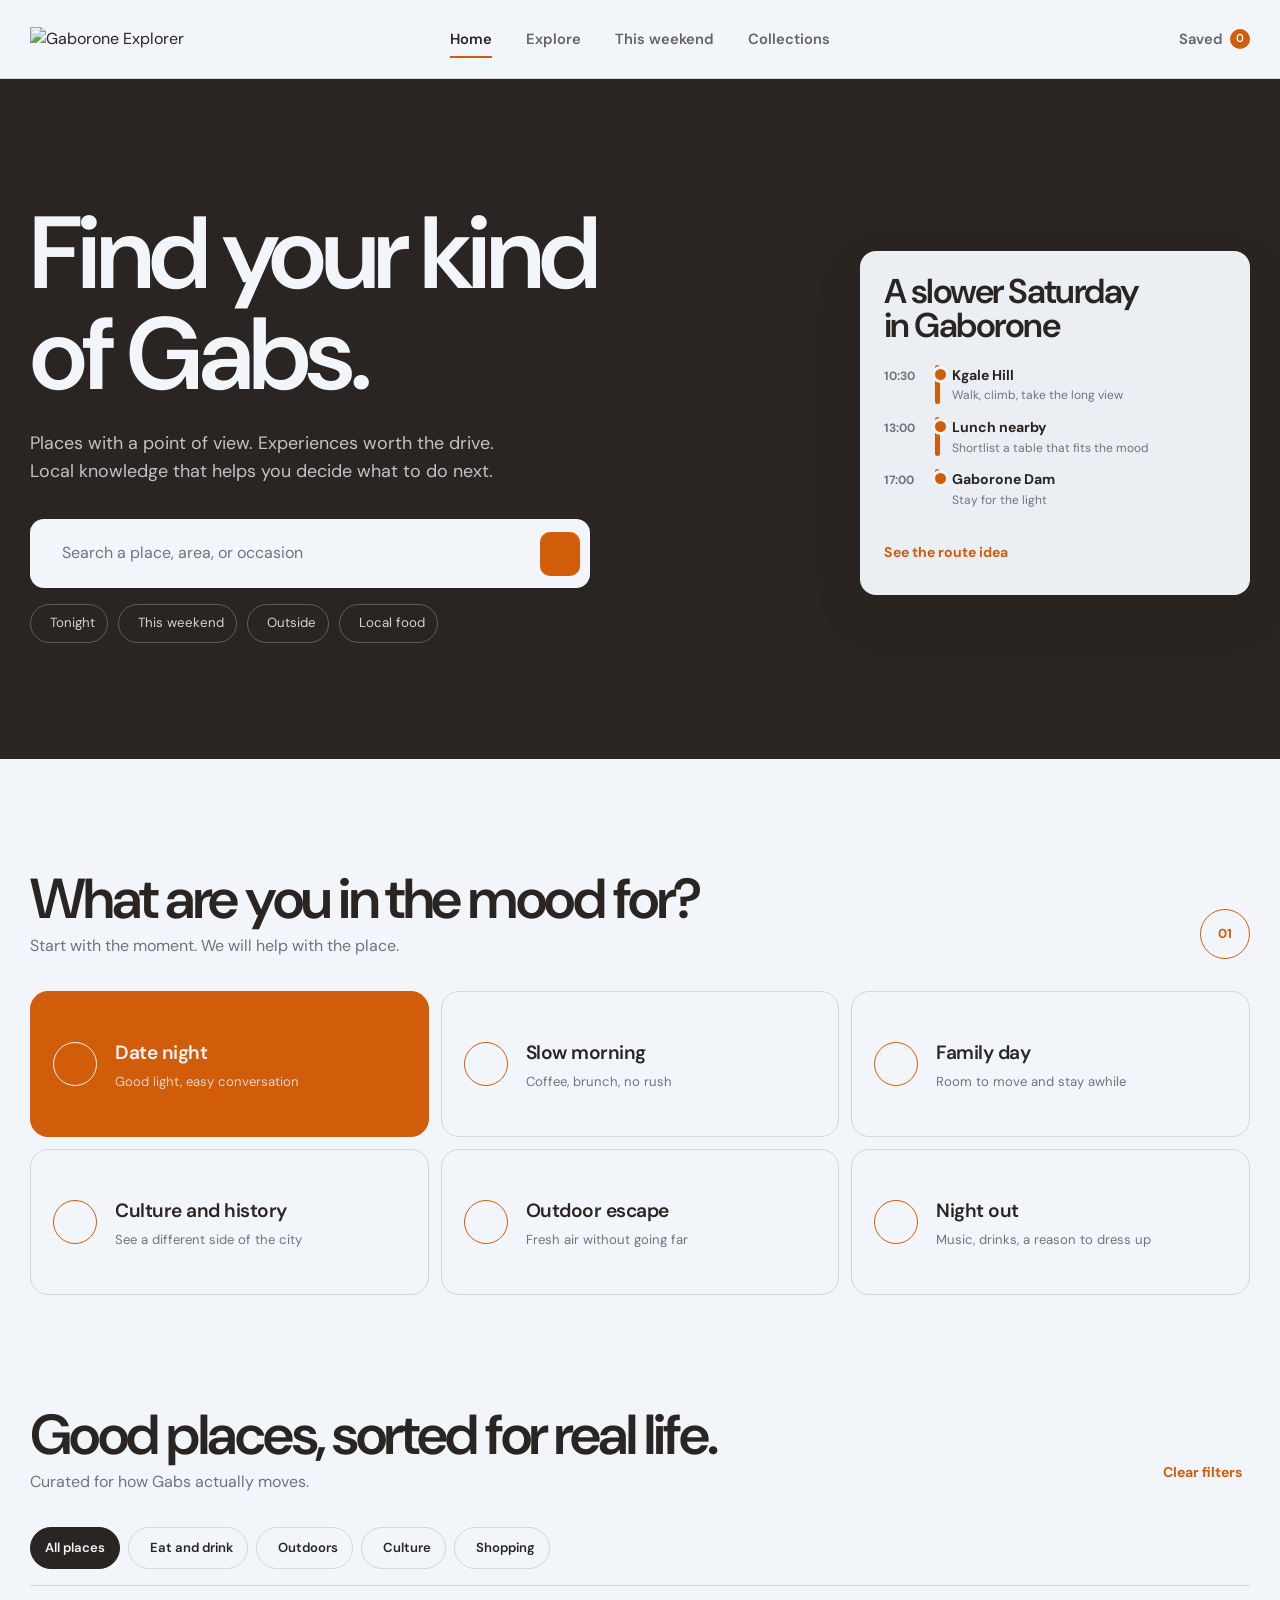
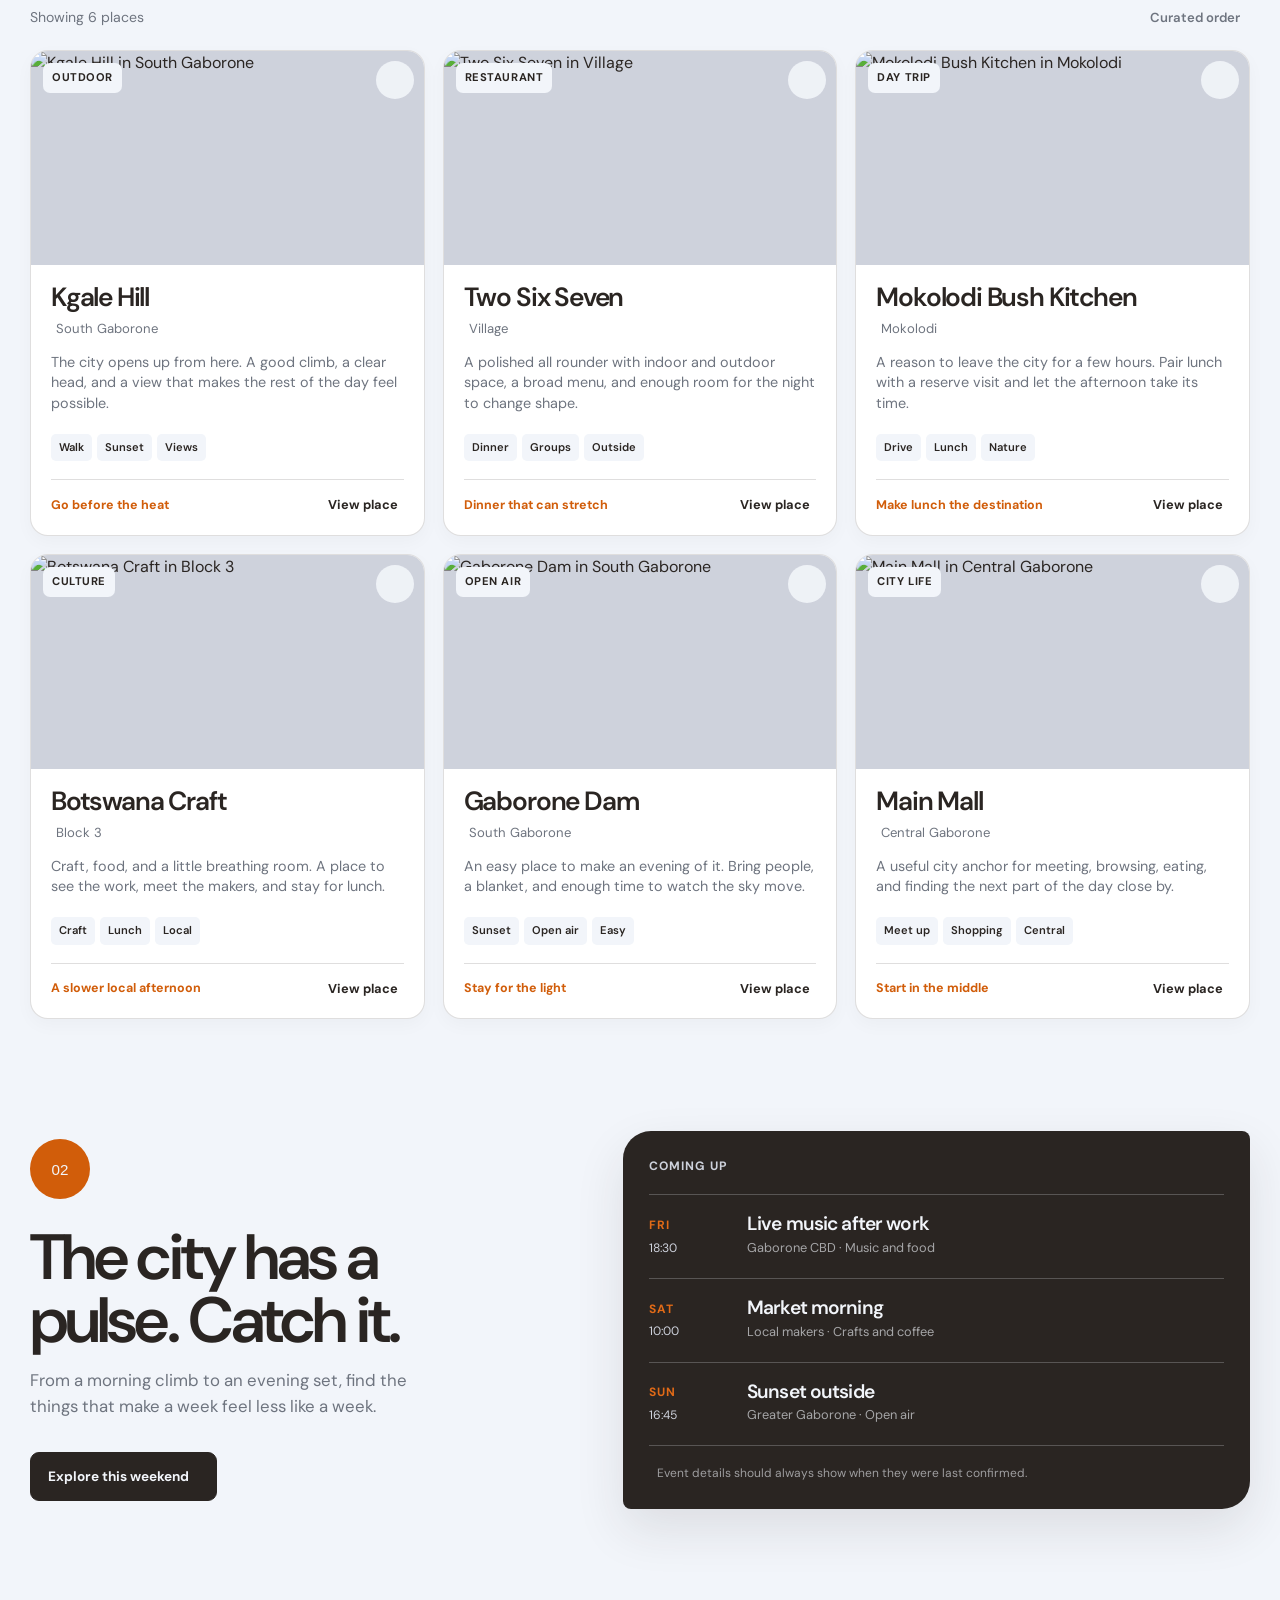
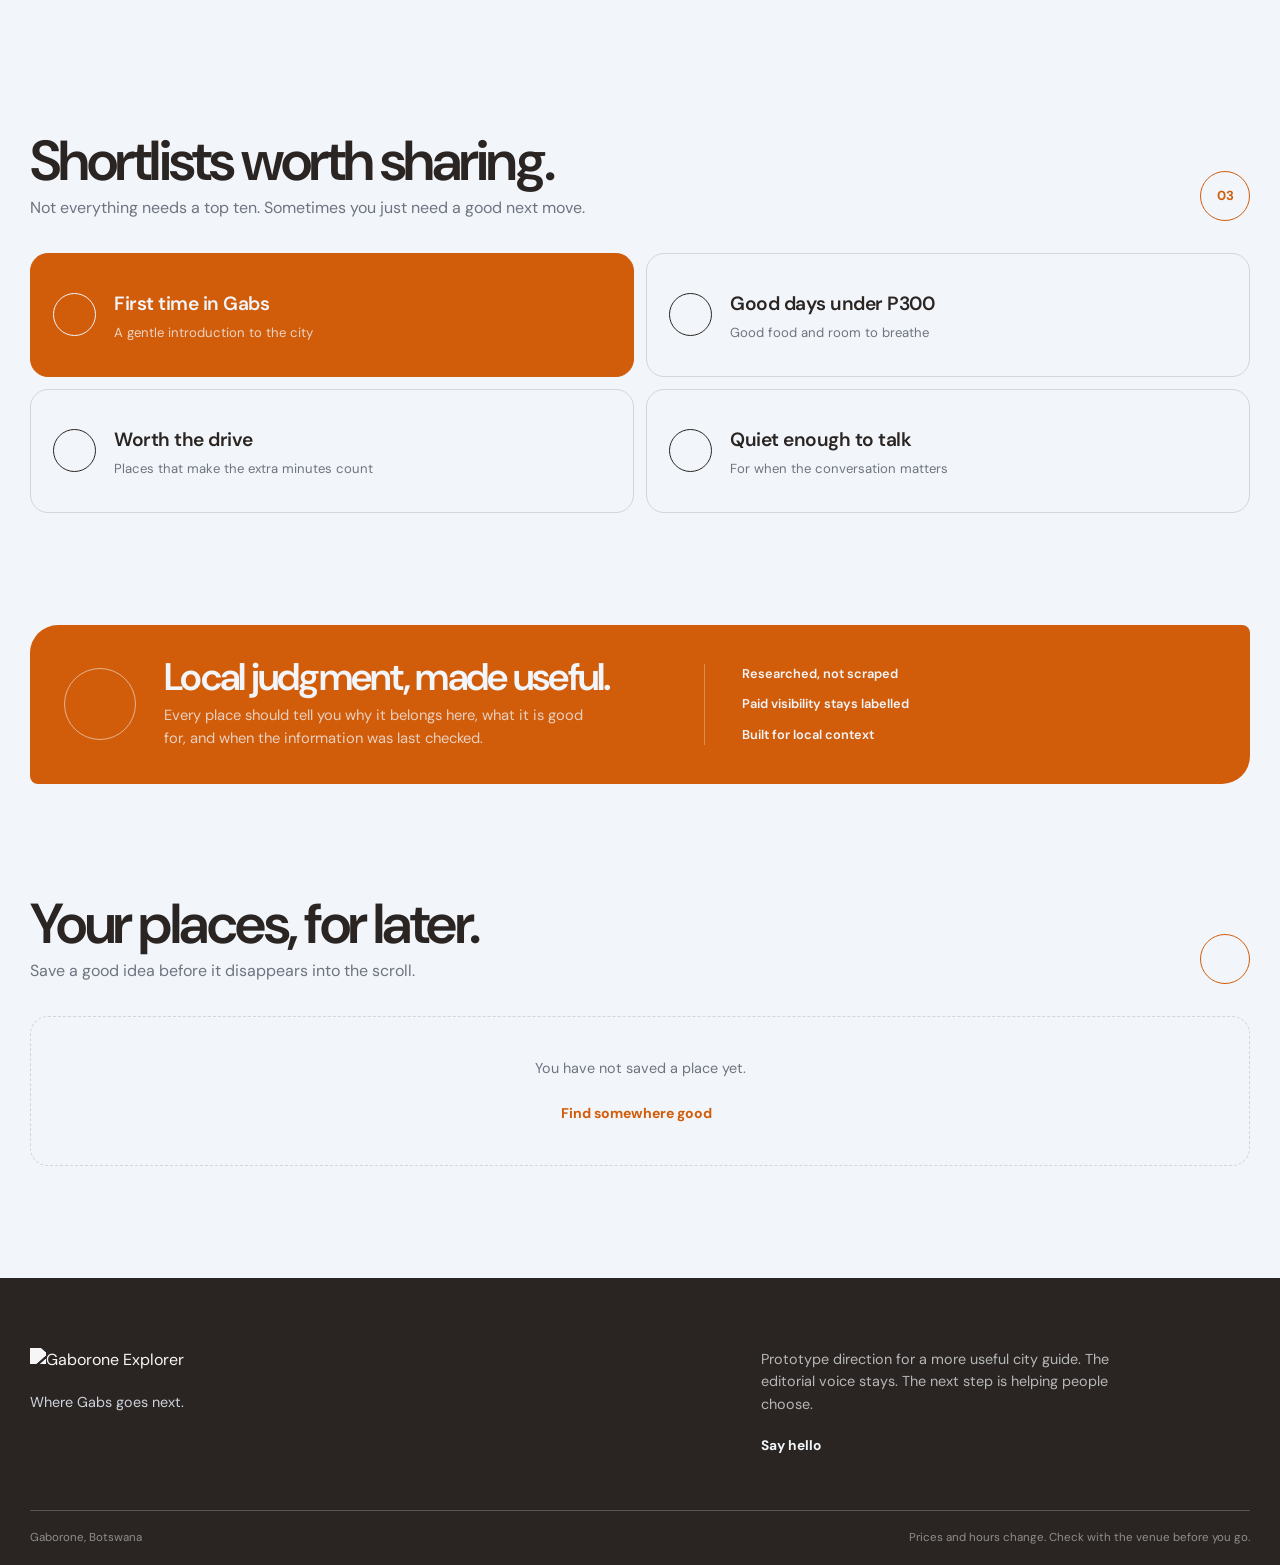
==== index.html @ 09bdb198 "Build product-led Gaborone Explorer prototype" ====
<!doctype html>
<html lang="en">
  <head>
    <meta charset="UTF-8" />
    <meta name="viewport" content="width=device-width, initial-scale=1" />
    <meta name="description" content="A prototype discovery layer for finding places, experiences, and events across Greater Gaborone." />
    <meta name="theme-color" content="#2a2522" />
    <title>Gaborone Explorer | Find your kind of Gabs</title>
    <link rel="preconnect" href="https://fonts.googleapis.com" />
    <link rel="preconnect" href="https://fonts.gstatic.com" crossorigin />
    <link rel="preconnect" href="https://file.squarespace-cdn.com" crossorigin />
    <link href="https://fonts.googleapis.com/css2?family=DM+Sans:wght@400;500;600;700&display=swap" rel="stylesheet" />
    <link rel="stylesheet" href="https://unpkg.com/@phosphor-icons/web@2.1.1/src/regular/style.css" />
    <link rel="stylesheet" href="styles.css" />
  </head>
  <body>
    <a class="skip-link" href="#main-content">Skip to content</a>

    <header class="site-header">
      <div class="container header-inner">
        <a class="brand" href="#top" aria-label="Gaborone Explorer home">
          <img class="brand-logo" src="https://images.squarespace-cdn.com/content/v1/69b45542bd0c603556c11416/c915f95e-9434-4627-9876-d0a8420d283a/GABORONE+EXPLORER+NEW.png?format=500w" alt="Gaborone Explorer" />
        </a>

        <nav class="primary-nav" aria-label="Primary navigation">
          <a class="nav-link is-active" href="#top">Home</a>
          <a class="nav-link" href="explore.html">Explore</a>
          <a class="nav-link" href="#weekend">This weekend</a>
          <a class="nav-link" href="#collections">Collections</a>
        </nav>

        <div class="header-actions">
          <a class="saved-link" href="#saved" aria-label="Saved places">
            <i class="ph ph-bookmark-simple" aria-hidden="true"></i>
            <span>Saved</span>
            <span class="saved-count" id="saved-count" hidden>0</span>
          </a>
          <button class="menu-toggle" type="button" aria-expanded="false" aria-controls="mobile-nav" aria-label="Open menu">
            <i class="ph ph-list" aria-hidden="true"></i>
          </button>
        </div>
      </div>

      <nav class="mobile-nav container" id="mobile-nav" aria-label="Mobile navigation" hidden>
        <button class="mobile-nav-close" type="button" aria-label="Close menu"><i class="ph ph-x" aria-hidden="true"></i></button>
        <a href="#top">Home</a>
        <a href="explore.html">Explore</a>
        <a href="#weekend">This weekend</a>
        <a href="#collections">Collections</a>
        <a href="#saved">Saved places</a>
      </nav>
    </header>

    <main id="main-content">
      <section class="hero" id="top" aria-labelledby="hero-title">
        <div class="hero-inner container">
          <div class="hero-copy">
            <h1 id="hero-title">Find your kind of Gabs.</h1>
            <p class="hero-description">Places with a point of view. Experiences worth the drive. Local knowledge that helps you decide what to do next.</p>

            <form class="hero-search" id="hero-search" role="search">
              <i class="ph ph-magnifying-glass" aria-hidden="true"></i>
              <label class="sr-only" for="hero-query">Search places, areas, or occasions</label>
              <input id="hero-query" name="query" type="search" placeholder="Search a place, area, or occasion" autocomplete="off" />
              <button class="icon-button icon-button-light" type="submit" aria-label="Search">
                <i class="ph ph-arrow-up-right" aria-hidden="true"></i>
              </button>
            </form>

            <div class="quick-actions" aria-label="Quick searches">
              <button class="quick-action" type="button" data-intent="Tonight"><i class="ph ph-moon-stars" aria-hidden="true"></i> Tonight</button>
              <button class="quick-action" type="button" data-intent="Weekend"><i class="ph ph-calendar-blank" aria-hidden="true"></i> This weekend</button>
              <button class="quick-action" type="button" data-intent="Outdoors"><i class="ph ph-sun" aria-hidden="true"></i> Outside</button>
              <button class="quick-action" type="button" data-intent="Local food"><i class="ph ph-fork-knife" aria-hidden="true"></i> Local food</button>
            </div>
          </div>

          <div class="hero-stage" aria-label="A sample Gaborone day">
            <div class="hero-route-card">
              <h2>A slower Saturday in Gaborone</h2>
              <div class="route-list">
                <div class="route-stop">
                  <span class="route-time">10:30</span>
                  <span class="route-line"></span>
                  <span><strong>Kgale Hill</strong><small>Walk, climb, take the long view</small></span>
                </div>
                <div class="route-stop">
                  <span class="route-time">13:00</span>
                  <span class="route-line"></span>
                  <span><strong>Lunch nearby</strong><small>Shortlist a table that fits the mood</small></span>
                </div>
                <div class="route-stop">
                  <span class="route-time">17:00</span>
                  <span class="route-line"></span>
                  <span><strong>Gaborone Dam</strong><small>Stay for the light</small></span>
                </div>
              </div>
              <button class="text-button" type="button" data-scroll="#collections">See the route idea <i class="ph ph-arrow-right" aria-hidden="true"></i></button>
            </div>
          </div>
        </div>
      </section>

      <section class="mood-section container section-space" aria-labelledby="mood-title">
        <div class="section-heading">
          <div>
            <h2 id="mood-title">What are you in the mood for?</h2>
            <p>Start with the moment. We will help with the place.</p>
          </div>
          <span class="section-mark" aria-hidden="true">01</span>
        </div>

        <div class="mood-grid">
          <button class="mood-card mood-card-red" type="button" data-intent="Date night">
            <i class="ph ph-heart-straight" aria-hidden="true"></i>
            <span><strong>Date night</strong><small>Good light, easy conversation</small></span>
            <i class="ph ph-arrow-up-right mood-arrow" aria-hidden="true"></i>
          </button>
          <button class="mood-card" type="button" data-intent="Slow morning">
            <i class="ph ph-coffee" aria-hidden="true"></i>
            <span><strong>Slow morning</strong><small>Coffee, brunch, no rush</small></span>
            <i class="ph ph-arrow-up-right mood-arrow" aria-hidden="true"></i>
          </button>
          <button class="mood-card" type="button" data-intent="Family day">
            <i class="ph ph-users-three" aria-hidden="true"></i>
            <span><strong>Family day</strong><small>Room to move and stay awhile</small></span>
            <i class="ph ph-arrow-up-right mood-arrow" aria-hidden="true"></i>
          </button>
          <button class="mood-card" type="button" data-intent="Culture">
            <i class="ph ph-mask-happy" aria-hidden="true"></i>
            <span><strong>Culture and history</strong><small>See a different side of the city</small></span>
            <i class="ph ph-arrow-up-right mood-arrow" aria-hidden="true"></i>
          </button>
          <button class="mood-card" type="button" data-intent="Outdoor escape">
            <i class="ph ph-mountains" aria-hidden="true"></i>
            <span><strong>Outdoor escape</strong><small>Fresh air without going far</small></span>
            <i class="ph ph-arrow-up-right mood-arrow" aria-hidden="true"></i>
          </button>
          <button class="mood-card" type="button" data-intent="Night out">
            <i class="ph ph-speaker-high" aria-hidden="true"></i>
            <span><strong>Night out</strong><small>Music, drinks, a reason to dress up</small></span>
            <i class="ph ph-arrow-up-right mood-arrow" aria-hidden="true"></i>
          </button>
        </div>
      </section>

      <section class="explore-section container section-space" id="explore" aria-labelledby="explore-title">
        <div class="section-heading section-heading-tight">
          <div>
            <h2 id="explore-title">Good places, sorted for real life.</h2>
            <p>Curated for how Gabs actually moves.</p>
          </div>
          <button class="text-button" type="button" data-clear-filters hidden>Clear filters <i class="ph ph-x" aria-hidden="true"></i></button>
        </div>

        <div class="filter-bar" role="toolbar" aria-label="Filter places">
          <button class="filter-button is-active" type="button" data-filter="all">All places</button>
          <button class="filter-button" type="button" data-filter="Eat and drink"><i class="ph ph-fork-knife" aria-hidden="true"></i> Eat and drink</button>
          <button class="filter-button" type="button" data-filter="Outdoors"><i class="ph ph-leaf" aria-hidden="true"></i> Outdoors</button>
          <button class="filter-button" type="button" data-filter="Culture"><i class="ph ph-buildings" aria-hidden="true"></i> Culture</button>
          <button class="filter-button" type="button" data-filter="Shopping"><i class="ph ph-shopping-bag-open" aria-hidden="true"></i> Shopping</button>
        </div>

        <div class="results-meta">
          <p id="results-summary" aria-live="polite">Showing 6 places</p>
          <button class="sort-button" type="button" id="sort-button" aria-pressed="false"><i class="ph ph-arrows-down-up" aria-hidden="true"></i> Curated order</button>
        </div>

        <div class="place-grid" id="place-grid"></div>
      </section>

      <section class="split-section container section-space" id="weekend" aria-labelledby="weekend-title">
        <div class="split-copy">
          <span class="number-block" aria-hidden="true">02</span>
          <h2 id="weekend-title">The city has a pulse. Catch it.</h2>
          <p>From a morning climb to an evening set, find the things that make a week feel less like a week.</p>
          <button class="primary-button" type="button" data-toast="The live calendar is part of the next layer.">Explore this weekend <i class="ph ph-arrow-up-right" aria-hidden="true"></i></button>
        </div>
        <div class="event-board" aria-label="Sample event listings">
          <div class="event-board-header"><span>Coming up</span><i class="ph ph-calendar-blank" aria-hidden="true"></i></div>
          <article class="event-row">
            <div class="event-date"><strong>FRI</strong><span>18:30</span></div>
            <div class="event-info"><h3>Live music after work</h3><p>Gaborone CBD · Music and food</p></div>
            <i class="ph ph-arrow-up-right" aria-hidden="true"></i>
          </article>
          <article class="event-row">
            <div class="event-date"><strong>SAT</strong><span>10:00</span></div>
            <div class="event-info"><h3>Market morning</h3><p>Local makers · Crafts and coffee</p></div>
            <i class="ph ph-arrow-up-right" aria-hidden="true"></i>
          </article>
          <article class="event-row">
            <div class="event-date"><strong>SUN</strong><span>16:45</span></div>
            <div class="event-info"><h3>Sunset outside</h3><p>Greater Gaborone · Open air</p></div>
            <i class="ph ph-arrow-up-right" aria-hidden="true"></i>
          </article>
          <p class="event-note"><i class="ph ph-info" aria-hidden="true"></i> Event details should always show when they were last confirmed.</p>
        </div>
      </section>

      <section class="collections-section container section-space" id="collections" aria-labelledby="collections-title">
        <div class="section-heading">
          <div>
            <h2 id="collections-title">Shortlists worth sharing.</h2>
            <p>Not everything needs a top ten. Sometimes you just need a good next move.</p>
          </div>
          <span class="section-mark" aria-hidden="true">03</span>
        </div>

        <div class="collection-grid">
          <button class="collection-card collection-card-red" type="button" data-intent="First time in Gabs">
            <span class="collection-icon"><i class="ph ph-compass" aria-hidden="true"></i></span>
            <span><strong>First time in Gabs</strong><small>A gentle introduction to the city</small></span>
            <i class="ph ph-arrow-up-right" aria-hidden="true"></i>
          </button>
          <button class="collection-card" type="button" data-intent="Under P300">
            <span class="collection-icon"><i class="ph ph-wallet" aria-hidden="true"></i></span>
            <span><strong>Good days under P300</strong><small>Good food and room to breathe</small></span>
            <i class="ph ph-arrow-up-right" aria-hidden="true"></i>
          </button>
          <button class="collection-card" type="button" data-intent="Worth the drive">
            <span class="collection-icon"><i class="ph ph-car" aria-hidden="true"></i></span>
            <span><strong>Worth the drive</strong><small>Places that make the extra minutes count</small></span>
            <i class="ph ph-arrow-up-right" aria-hidden="true"></i>
          </button>
          <button class="collection-card" type="button" data-intent="Quiet places">
            <span class="collection-icon"><i class="ph ph-chat-circle" aria-hidden="true"></i></span>
            <span><strong>Quiet enough to talk</strong><small>For when the conversation matters</small></span>
            <i class="ph ph-arrow-up-right" aria-hidden="true"></i>
          </button>
        </div>
      </section>

      <section class="trust-section container section-space" aria-labelledby="trust-title">
        <div class="trust-panel">
          <div class="trust-symbol"><i class="ph ph-seal-check" aria-hidden="true"></i></div>
          <div>
            <h2 id="trust-title">Local judgment, made useful.</h2>
            <p>Every place should tell you why it belongs here, what it is good for, and when the information was last checked.</p>
          </div>
          <div class="trust-points">
            <span><i class="ph ph-check-circle" aria-hidden="true"></i> Researched, not scraped</span>
            <span><i class="ph ph-check-circle" aria-hidden="true"></i> Paid visibility stays labelled</span>
            <span><i class="ph ph-check-circle" aria-hidden="true"></i> Built for local context</span>
          </div>
        </div>
      </section>

      <section class="saved-section container section-space" id="saved" aria-labelledby="saved-title">
        <div class="section-heading">
          <div>
            <h2 id="saved-title">Your places, for later.</h2>
            <p>Save a good idea before it disappears into the scroll.</p>
          </div>
          <span class="section-mark" aria-hidden="true"><i class="ph ph-bookmark-simple" aria-hidden="true"></i></span>
        </div>
        <div class="saved-empty" id="saved-empty">
          <i class="ph ph-bookmark-simple" aria-hidden="true"></i>
          <p>You have not saved a place yet.</p>
          <button class="text-button" type="button" data-scroll="#explore">Find somewhere good <i class="ph ph-arrow-right" aria-hidden="true"></i></button>
        </div>
        <div class="place-grid saved-grid" id="saved-grid" hidden></div>
      </section>
    </main>

    <footer class="site-footer">
      <div class="container footer-top">
        <div class="footer-brand">
          <img class="brand-logo brand-logo-footer" src="https://images.squarespace-cdn.com/content/v1/69b45542bd0c603556c11416/c915f95e-9434-4627-9876-d0a8420d283a/GABORONE+EXPLORER+NEW.png?format=500w" alt="Gaborone Explorer" />
          <p>Where Gabs goes next.</p>
        </div>
        <div class="footer-note">
          <p>Prototype direction for a more useful city guide. The editorial voice stays. The next step is helping people choose.</p>
          <a href="mailto:hello@gaboroneexplorer.com">Say hello <i class="ph ph-arrow-up-right" aria-hidden="true"></i></a>
        </div>
      </div>
      <div class="container footer-bottom">
        <span>Gaborone, Botswana</span>
        <span>Prices and hours change. Check with the venue before you go.</span>
      </div>
    </footer>

    <div class="toast" id="toast" role="status"></div>
    <script src="data.js"></script>
    <script src="app.js"></script>
  </body>
</html>
---- styles.css ----
@font-face {
  font-family: "Cal Sans";
  src: url("https://file.squarespace-cdn.com/content/v2/namespaces/fonts/libraries/sqsp/assets/fec19bde-dde2-4957-93a3-0e8d9b8688bf/latin.woff2") format("woff2");
  font-weight: 600;
  font-style: normal;
  font-display: swap;
}

:root {
  --ink: #2a2522;
  --red: #d15d0a;
  --red-bright: #e16a17;
  --mist: #ced2dc;
  --paper: #f2f5fa;
  --white: #ffffff;
  --muted: #6e747f;
  --line: rgba(42, 37, 34, 0.15);
  --line-light: rgba(242, 245, 250, 0.23);
  --shadow: 0 20px 50px rgba(42, 37, 34, 0.11);
  --radius-sm: 10px;
  --radius-md: 18px;
  --radius-lg: 28px;
  --container: 1220px;
}

* {
  box-sizing: border-box;
}

html {
  scroll-behavior: smooth;
}

body {
  min-width: 320px;
  margin: 0;
  color: var(--ink);
  background: var(--paper);
  font-family: "DM Sans", sans-serif;
  font-size: 16px;
  line-height: 1.55;
  text-rendering: optimizeLegibility;
}

button,
input {
  font: inherit;
}

button,
a {
  -webkit-tap-highlight-color: transparent;
}

button {
  cursor: pointer;
}

a {
  color: inherit;
  text-decoration: none;
}

img {
  display: block;
  max-width: 100%;
}

h1,
h2,
h3,
p {
  margin-top: 0;
}

h1,
h2,
h3 {
  font-family: "Cal Sans", "DM Sans", sans-serif;
  font-weight: 600;
  letter-spacing: -0.045em;
  line-height: 0.98;
}

h1 {
  max-width: 740px;
  margin-bottom: 26px;
  color: var(--paper);
  font-size: clamp(3.6rem, 8vw, 7.5rem);
}

h2 {
  margin-bottom: 14px;
  font-size: clamp(2.25rem, 4.4vw, 4.2rem);
}

h3 {
  margin-bottom: 8px;
  font-size: 1.45rem;
}

.container {
  width: min(calc(100% - 48px), var(--container));
  margin-inline: auto;
}

.sr-only {
  position: absolute;
  width: 1px;
  height: 1px;
  padding: 0;
  margin: -1px;
  overflow: hidden;
  clip: rect(0, 0, 0, 0);
  white-space: nowrap;
  border: 0;
}

.skip-link {
  position: fixed;
  z-index: 100;
  top: 12px;
  left: 12px;
  padding: 10px 14px;
  color: var(--paper);
  background: var(--ink);
  transform: translateY(-150%);
}

.skip-link:focus {
  transform: translateY(0);
}

:focus-visible {
  outline: 3px solid var(--red-bright);
  outline-offset: 4px;
}

.site-header {
  position: sticky;
  z-index: 20;
  top: 0;
  border-bottom: 1px solid var(--line);
  background: rgba(242, 245, 250, 0.9);
  backdrop-filter: blur(16px);
}

.header-inner {
  display: grid;
  min-height: 78px;
  grid-template-columns: 220px 1fr 220px;
  align-items: center;
  gap: 22px;
}

.brand {
  display: inline-flex;
  align-items: center;
  width: fit-content;
}

.brand-logo {
  width: 190px;
  height: auto;
  object-fit: contain;
}

.primary-nav {
  display: flex;
  justify-content: center;
  gap: 34px;
}

.nav-link,
.saved-link {
  position: relative;
  color: rgba(42, 37, 34, 0.7);
  font-size: 0.92rem;
  font-weight: 600;
}

.nav-link::after {
  position: absolute;
  right: 0;
  bottom: -8px;
  left: 0;
  height: 2px;
  background: var(--red);
  content: "";
  transform: scaleX(0);
  transform-origin: right;
  transition: transform 180ms ease;
}

.nav-link:hover,
.nav-link.is-active,
.saved-link:hover {
  color: var(--ink);
}

.nav-link:hover::after,
.nav-link.is-active::after {
  transform: scaleX(1);
  transform-origin: left;
}

.header-actions {
  display: flex;
  justify-content: flex-end;
  align-items: center;
  gap: 22px;
}

.saved-link {
  display: inline-flex;
  align-items: center;
  gap: 7px;
}

.saved-link i {
  font-size: 1.18rem;
}

.saved-count {
  display: inline-grid;
  min-width: 20px;
  height: 20px;
  padding: 0 5px;
  place-items: center;
  color: var(--white);
  background: var(--red);
  border-radius: 99px;
  font-size: 0.72rem;
}

.menu-toggle {
  display: none;
  width: 44px;
  height: 44px;
  padding: 0;
  color: var(--ink);
  background: transparent;
  border: 1px solid var(--line);
  border-radius: 50%;
}

.mobile-nav {
  display: none;
  padding-bottom: 18px;
}

.mobile-nav a {
  display: block;
  padding: 10px 0;
  border-top: 1px solid var(--line);
  font-weight: 600;
}

.mobile-nav-close {
  display: none;
}

.hero {
  position: relative;
  overflow: hidden;
  color: var(--paper);
  background: var(--ink) url("https://images.squarespace-cdn.com/content/v1/69b45542bd0c603556c11416/d92d9e58-e570-469c-9d0c-f27b1f840abd/Gaborone+Explorer+Title+photo+view+over+city+from+Kgale+Hill+Botswana.jpeg?format=1500w") center 46% / cover no-repeat;
  isolation: isolate;
}

.hero::before {
  position: absolute;
  z-index: -1;
  inset: 0;
  pointer-events: none;
  background:
    linear-gradient(90deg, rgba(42, 37, 34, 0.94) 0%, rgba(42, 37, 34, 0.83) 42%, rgba(42, 37, 34, 0.51) 69%, rgba(42, 37, 34, 0.68) 100%),
    linear-gradient(0deg, rgba(42, 37, 34, 0.38), transparent 48%);
  content: "";
}

.hero-inner {
  display: grid;
  min-height: 680px;
  padding-block: 72px 64px;
  grid-template-columns: 1fr 0.92fr;
  gap: 60px;
}

.hero-copy {
  align-self: center;
  max-width: 670px;
}

.hero-description {
  max-width: 500px;
  margin-bottom: 34px;
  color: rgba(242, 245, 250, 0.76);
  font-size: clamp(1.05rem, 1.4vw, 1.25rem);
}

.hero-search {
  display: flex;
  align-items: center;
  max-width: 560px;
  padding: 8px 8px 8px 18px;
  background: var(--paper);
  border: 2px solid transparent;
  border-radius: 14px;
  color: var(--ink);
  transition: border-color 180ms ease, box-shadow 180ms ease;
}

.hero-search:focus-within {
  border-color: var(--red-bright);
  box-shadow: 0 0 0 5px rgba(209, 93, 10, 0.24);
}

.hero-search > i {
  color: var(--red);
  font-size: 1.3rem;
}

.hero-search input {
  width: 100%;
  min-width: 0;
  padding: 12px 12px;
  color: var(--ink);
  background: transparent;
  border: 0;
  outline: 0;
}

.hero-search input::placeholder {
  color: var(--muted);
}

.icon-button {
  display: inline-grid;
  width: 44px;
  height: 44px;
  padding: 0;
  place-items: center;
  border: 0;
  border-radius: 10px;
  font-size: 1.2rem;
  transition: transform 180ms ease, background 180ms ease;
}

.icon-button:hover {
  transform: translateY(-2px);
}

.icon-button-light {
  color: var(--paper);
  background: var(--red);
}

.quick-actions {
  display: flex;
  flex-wrap: wrap;
  gap: 10px;
  margin-top: 16px;
}

.quick-action {
  display: inline-flex;
  align-items: center;
  gap: 7px;
  padding: 8px 12px;
  color: rgba(242, 245, 250, 0.84);
  background: transparent;
  border: 1px solid rgba(242, 245, 250, 0.26);
  border-radius: 99px;
  font-size: 0.83rem;
  transition: color 180ms ease, background 180ms ease, border-color 180ms ease;
}

.quick-action:hover {
  color: var(--paper);
  background: rgba(242, 245, 250, 0.1);
  border-color: rgba(242, 245, 250, 0.6);
}

.quick-action i {
  color: var(--red-bright);
}

.hero-stage {
  display: flex;
  align-items: center;
  justify-content: flex-end;
}

.hero-route-card {
  width: min(100%, 390px);
  padding: 24px 24px 20px;
  color: var(--ink);
  background: rgba(242, 245, 250, 0.97);
  border-radius: 16px;
  box-shadow: var(--shadow);
}

.route-card-topline,
.event-board-header {
  display: flex;
  justify-content: space-between;
  align-items: center;
  color: var(--red);
  font-size: 0.76rem;
  font-weight: 700;
  letter-spacing: 0.08em;
  text-transform: uppercase;
}

.hero-route-card h2 {
  max-width: 270px;
  margin: 0 0 22px;
  font-size: 2.15rem;
}

.route-list {
  display: grid;
  gap: 13px;
}

.route-stop {
  display: grid;
  grid-template-columns: 42px 8px 1fr;
  align-items: start;
  gap: 9px;
}

.route-time {
  padding-top: 2px;
  color: var(--muted);
  font-size: 0.75rem;
  font-weight: 700;
}

.route-line {
  position: relative;
  width: 5px;
  height: 100%;
  min-height: 38px;
  background: var(--red);
  border-radius: 4px;
}

.route-line::before {
  position: absolute;
  top: 1px;
  left: -3px;
  width: 11px;
  height: 11px;
  background: var(--red);
  border: 3px solid var(--paper);
  border-radius: 50%;
  content: "";
}

.route-stop:last-child .route-line {
  height: 14px;
  min-height: 14px;
}

.route-stop strong,
.route-stop small {
  display: block;
}

.route-stop strong {
  font-size: 0.88rem;
}

.route-stop small {
  margin-top: 2px;
  color: var(--muted);
  font-size: 0.75rem;
  line-height: 1.3;
}

.text-button {
  display: inline-flex;
  min-height: 44px;
  align-items: center;
  gap: 8px;
  padding: 0;
  color: var(--red);
  background: transparent;
  border: 0;
  font-size: 0.88rem;
  font-weight: 700;
}

.text-button:hover {
  color: var(--red-bright);
}

.hero-route-card .text-button {
  margin-top: 22px;
}

.section-space {
  padding-top: 112px;
}

.section-heading {
  display: flex;
  justify-content: space-between;
  align-items: end;
  gap: 24px;
  margin-bottom: 32px;
}

.section-heading h2 {
  max-width: 700px;
  margin-bottom: 8px;
}

.section-heading p {
  margin-bottom: 0;
  color: var(--muted);
}

.section-mark {
  display: grid;
  width: 50px;
  height: 50px;
  flex: 0 0 auto;
  place-items: center;
  color: var(--red);
  border: 1px solid var(--red);
  border-radius: 50%;
  font-size: 0.82rem;
  font-weight: 700;
}

.section-mark i {
  font-size: 1.2rem;
}

.mood-grid {
  display: grid;
  grid-template-columns: repeat(3, 1fr);
  gap: 12px;
}

.mood-card,
.collection-card {
  display: flex;
  min-height: 146px;
  align-items: center;
  gap: 18px;
  padding: 22px;
  color: var(--ink);
  background: transparent;
  border: 1px solid var(--line);
  border-radius: var(--radius-md);
  text-align: left;
  transition: color 180ms ease, background 180ms ease, border-color 180ms ease, transform 180ms ease;
}

.mood-card:hover,
.collection-card:hover {
  border-color: var(--ink);
  transform: translateY(-4px);
}

.mood-card > i:first-child {
  display: grid;
  width: 44px;
  height: 44px;
  flex: 0 0 auto;
  place-items: center;
  color: var(--red);
  border: 1px solid currentColor;
  border-radius: 50%;
  font-size: 1.2rem;
}

.mood-card span,
.collection-card span:nth-child(2) {
  flex: 1;
}

.mood-card strong,
.mood-card small,
.collection-card strong,
.collection-card small {
  display: block;
}

.mood-card strong,
.collection-card strong {
  font-family: "Cal Sans", "DM Sans", sans-serif;
  font-size: 1.2rem;
  font-weight: 600;
  letter-spacing: -0.025em;
}

.mood-card small,
.collection-card small {
  margin-top: 5px;
  color: var(--muted);
  font-size: 0.82rem;
  line-height: 1.3;
}

.mood-arrow,
.collection-card > i:last-child {
  align-self: flex-start;
  color: var(--muted);
  font-size: 1.2rem;
}

.mood-card-red,
.collection-card-red {
  color: var(--paper);
  background: var(--red);
  border-color: var(--red);
}

.mood-card-red small,
.collection-card-red small,
.mood-card-red .mood-arrow,
.collection-card-red > i:last-child {
  color: rgba(242, 245, 250, 0.78);
}

.mood-card-red > i:first-child {
  color: var(--paper);
}

.filter-bar {
  display: flex;
  flex-wrap: wrap;
  gap: 8px;
  padding-bottom: 16px;
  border-bottom: 1px solid var(--line);
}

.filter-button,
.sort-button {
  display: inline-flex;
  align-items: center;
  gap: 7px;
  padding: 10px 14px;
  color: var(--ink);
  background: transparent;
  border: 1px solid var(--line);
  border-radius: 99px;
  font-size: 0.82rem;
  font-weight: 600;
  transition: color 180ms ease, background 180ms ease, border-color 180ms ease;
}

.filter-button:hover,
.filter-button.is-active,
.sort-button:hover,
.sort-button[aria-pressed="true"] {
  color: var(--paper);
  background: var(--ink);
  border-color: var(--ink);
}

.filter-button i,
.sort-button i {
  font-size: 1rem;
}

.results-meta {
  display: flex;
  justify-content: space-between;
  align-items: center;
  min-height: 64px;
}

.results-meta p {
  margin: 0;
  color: var(--muted);
  font-size: 0.88rem;
}

.sort-button {
  padding: 7px 10px;
  border: 0;
  color: var(--muted);
}

.sort-button:hover,
.sort-button[aria-pressed="true"] {
  color: var(--paper);
}

.place-grid {
  display: grid;
  grid-template-columns: repeat(3, 1fr);
  gap: 18px;
}

.place-card {
  display: flex;
  min-width: 0;
  flex-direction: column;
  overflow: hidden;
  background: var(--white);
  border: 1px solid var(--line);
  border-radius: var(--radius-md);
  box-shadow: 0 6px 18px rgba(42, 37, 34, 0.03);
  transition: transform 180ms ease, box-shadow 180ms ease;
}

.place-card:hover {
  box-shadow: var(--shadow);
  transform: translateY(-5px);
}

.place-image {
  position: relative;
  height: 214px;
  overflow: hidden;
  background: var(--mist);
}

.place-image img {
  width: 100%;
  height: 100%;
  object-fit: cover;
  transition: transform 450ms ease;
}

.place-card:hover .place-image img {
  transform: scale(1.04);
}

.place-type {
  position: absolute;
  top: 12px;
  left: 12px;
  padding: 6px 9px;
  color: var(--ink);
  background: var(--paper);
  border-radius: 7px;
  font-size: 0.7rem;
  font-weight: 700;
  letter-spacing: 0.05em;
  text-transform: uppercase;
}

.save-button {
  position: absolute;
  top: 10px;
  right: 10px;
  display: grid;
  width: 38px;
  height: 38px;
  padding: 0;
  place-items: center;
  color: var(--ink);
  background: rgba(242, 245, 250, 0.9);
  border: 0;
  border-radius: 50%;
  font-size: 1.15rem;
}

.save-button:hover,
.save-button.is-saved {
  color: var(--paper);
  background: var(--red);
}

.place-body {
  display: flex;
  flex: 1;
  flex-direction: column;
  padding: 20px;
}

.place-heading-row {
  display: flex;
  justify-content: space-between;
  gap: 12px;
}

.place-card h3 {
  margin-bottom: 0;
  font-size: 1.65rem;
}

.place-location {
  display: flex;
  align-items: center;
  gap: 5px;
  margin: 8px 0 12px;
  color: var(--muted);
  font-size: 0.82rem;
}

.place-location i {
  color: var(--red);
}

.place-description {
  margin-bottom: 18px;
  color: var(--muted);
  font-size: 0.9rem;
  line-height: 1.45;
}

.place-tags {
  display: flex;
  flex-wrap: wrap;
  gap: 5px;
  margin-top: auto;
  padding-top: 2px;
}

.place-tag {
  padding: 5px 8px;
  color: var(--ink);
  background: var(--paper);
  border-radius: 5px;
  font-size: 0.7rem;
  font-weight: 600;
}

.place-action {
  display: flex;
  justify-content: space-between;
  align-items: center;
  margin-top: 18px;
  padding-top: 15px;
  border-top: 1px solid var(--line);
}

.place-fit {
  color: var(--red);
  font-size: 0.78rem;
  font-weight: 700;
}

.place-link {
  display: inline-flex;
  align-items: center;
  gap: 6px;
  color: var(--ink);
  font-size: 0.8rem;
  font-weight: 700;
}

.place-link:hover {
  color: var(--red);
}

.empty-results {
  grid-column: 1 / -1;
  padding: 56px 24px;
  color: var(--muted);
  background: var(--white);
  border: 1px dashed var(--line);
  border-radius: var(--radius-md);
  text-align: center;
}

.split-section {
  display: grid;
  padding-block: 112px;
  grid-template-columns: 0.9fr 1.1fr;
  gap: 80px;
  align-items: center;
}

.split-copy {
  max-width: 470px;
}

.split-copy h2 {
  font-size: clamp(2.7rem, 5vw, 5rem);
}

.split-copy p {
  max-width: 400px;
  color: var(--muted);
  font-size: 1.05rem;
}

.number-block {
  display: grid;
  width: 60px;
  height: 60px;
  margin-bottom: 28px;
  place-items: center;
  color: var(--paper);
  background: var(--red);
  border-radius: 50%;
  font-family: "Cal Sans", sans-serif;
  font-size: 0.95rem;
}

.primary-button {
  display: inline-flex;
  align-items: center;
  gap: 10px;
  margin-top: 16px;
  padding: 13px 17px;
  color: var(--paper);
  background: var(--ink);
  border: 1px solid var(--ink);
  border-radius: 9px;
  font-size: 0.85rem;
  font-weight: 700;
  transition: color 180ms ease, background 180ms ease, transform 180ms ease;
}

.primary-button:hover {
  color: var(--ink);
  background: transparent;
  transform: translateY(-2px);
}

.event-board {
  padding: 26px;
  background: var(--ink);
  border-radius: var(--radius-lg) 8px var(--radius-lg) 8px;
  box-shadow: var(--shadow);
}

.event-board-header {
  padding-bottom: 18px;
  color: var(--mist);
  border-bottom: 1px solid var(--line-light);
}

.event-board-header i {
  color: var(--red-bright);
  font-size: 1.2rem;
}

.event-row {
  display: grid;
  grid-template-columns: 82px 1fr 24px;
  align-items: center;
  gap: 16px;
  padding: 20px 0;
  color: var(--paper);
  border-bottom: 1px solid var(--line-light);
}

.event-date strong,
.event-date span {
  display: block;
}

.event-date strong {
  color: var(--red-bright);
  font-size: 0.75rem;
  letter-spacing: 0.08em;
}

.event-date span {
  margin-top: 4px;
  color: var(--mist);
  font-size: 0.76rem;
}

.event-info h3 {
  margin-bottom: 4px;
  font-size: 1.2rem;
}

.event-info p {
  margin: 0;
  color: rgba(242, 245, 250, 0.62);
  font-size: 0.8rem;
}

.event-row > i {
  color: var(--mist);
  font-size: 1.2rem;
}

.event-note {
  display: flex;
  align-items: flex-start;
  gap: 8px;
  margin: 18px 0 0;
  color: rgba(242, 245, 250, 0.58);
  font-size: 0.75rem;
}

.event-note i {
  color: var(--red-bright);
  font-size: 1rem;
}

.collection-grid {
  display: grid;
  grid-template-columns: repeat(2, 1fr);
  gap: 12px;
}

.collection-card {
  min-height: 124px;
}

.collection-icon {
  display: grid;
  width: 43px;
  height: 43px;
  flex: 0 0 auto;
  place-items: center;
  border: 1px solid currentColor;
  border-radius: 50%;
}

.collection-icon i {
  font-size: 1.15rem;
}

.trust-panel {
  display: grid;
  padding: 34px;
  color: var(--paper);
  background: var(--red);
  border-radius: var(--radius-lg) 8px var(--radius-lg) 8px;
  grid-template-columns: auto 1fr 1fr;
  align-items: center;
  gap: 28px;
}

.trust-symbol {
  display: grid;
  width: 72px;
  height: 72px;
  place-items: center;
  border: 1px solid rgba(242, 245, 250, 0.56);
  border-radius: 50%;
  font-size: 2rem;
}

.trust-panel h2 {
  margin-bottom: 8px;
  font-size: clamp(2rem, 3vw, 3rem);
}

.trust-panel p {
  max-width: 420px;
  margin-bottom: 0;
  color: rgba(242, 245, 250, 0.76);
  font-size: 0.92rem;
}

.trust-points {
  display: grid;
  gap: 11px;
  padding-left: 28px;
  border-left: 1px solid rgba(242, 245, 250, 0.3);
}

.trust-points span {
  display: flex;
  align-items: center;
  gap: 9px;
  color: var(--paper);
  font-size: 0.8rem;
  font-weight: 600;
}

.trust-points i {
  color: var(--paper);
  font-size: 1rem;
}

.saved-section {
  padding-bottom: 112px;
}

.saved-empty {
  display: grid;
  min-height: 150px;
  padding: 26px;
  place-items: center;
  color: var(--muted);
  border: 1px dashed var(--line);
  border-radius: var(--radius-md);
  text-align: center;
}

.saved-empty > i {
  margin-bottom: 6px;
  color: var(--red);
  font-size: 1.5rem;
}

.saved-empty p {
  margin-bottom: 8px;
  font-size: 0.9rem;
}

.site-footer {
  color: var(--paper);
  background: var(--ink);
}

.footer-top {
  display: grid;
  padding-block: 70px 52px;
  grid-template-columns: 1fr 0.75fr;
  gap: 80px;
}

.brand-logo-footer {
  width: 230px;
  filter: brightness(0) invert(1);
  opacity: 0.96;
}

.footer-brand p {
  margin: 18px 0 0;
  color: var(--mist);
  font-size: 0.9rem;
}

.footer-note {
  align-self: end;
  max-width: 360px;
}

.footer-note p {
  margin-bottom: 18px;
  color: rgba(242, 245, 250, 0.7);
  font-size: 0.9rem;
}

.footer-note a {
  display: inline-flex;
  align-items: center;
  gap: 7px;
  color: var(--paper);
  font-size: 0.86rem;
  font-weight: 700;
}

.footer-note a:hover {
  color: var(--red-bright);
}

.footer-bottom {
  display: flex;
  justify-content: space-between;
  gap: 20px;
  padding-block: 18px;
  color: rgba(242, 245, 250, 0.5);
  border-top: 1px solid var(--line-light);
  font-size: 0.72rem;
}

.toast {
  position: fixed;
  z-index: 50;
  right: 20px;
  bottom: 20px;
  max-width: min(360px, calc(100vw - 40px));
  padding: 13px 16px;
  color: var(--paper);
  background: var(--ink);
  border-left: 4px solid var(--red-bright);
  border-radius: 8px;
  box-shadow: var(--shadow);
  font-size: 0.83rem;
  opacity: 0;
  pointer-events: none;
  transform: translateY(10px);
  transition: opacity 180ms ease, transform 180ms ease;
}

.toast.is-visible {
  opacity: 1;
  transform: translateY(0);
}

.explore-page-body {
  background: var(--paper);
}

.explore-intro {
  padding: 92px 0 72px;
  color: var(--paper);
  background: var(--ink);
}

.explore-intro h1 {
  max-width: 760px;
  margin: 24px 0 18px;
  font-size: clamp(3.2rem, 7vw, 6.7rem);
}

.explore-intro p {
  max-width: 610px;
  margin: 0;
  color: rgba(242, 245, 250, 0.76);
  font-size: clamp(1.05rem, 1.6vw, 1.25rem);
}

.back-link {
  display: inline-flex;
  align-items: center;
  gap: 8px;
  color: var(--ink);
  font-size: 0.88rem;
  font-weight: 700;
}

.back-link:hover {
  color: var(--red);
}

.back-link-light {
  color: var(--paper);
}

.back-link-light:hover {
  color: var(--paper);
}

.explore-workspace {
  display: grid;
  padding-top: 68px;
  padding-bottom: 116px;
  grid-template-columns: minmax(245px, 280px) minmax(0, 1fr);
  align-items: start;
  gap: clamp(36px, 7vw, 100px);
}

.explore-controls {
  position: sticky;
  top: 100px;
  padding: 24px;
  background: var(--white);
  border: 1px solid var(--line);
  border-radius: var(--radius-md);
  box-shadow: 0 16px 38px rgba(42, 37, 34, 0.06);
}

.control-heading,
.explore-results-head {
  display: flex;
  justify-content: space-between;
  align-items: flex-start;
  gap: 18px;
}

.control-heading {
  margin-bottom: 26px;
}

.control-heading h2 {
  margin: 0;
  font-size: 1.6rem;
}

.explore-controls label,
.moment-fieldset legend {
  display: block;
  margin: 21px 0 8px;
  color: var(--ink);
  font-size: 0.78rem;
  font-weight: 700;
}

.explore-controls input,
.explore-controls select {
  width: 100%;
  min-height: 46px;
  padding: 0 13px;
  color: var(--ink);
  background: var(--paper);
  border: 1px solid var(--line);
  border-radius: 9px;
  font: inherit;
}

.explore-controls select {
  cursor: pointer;
}

.explore-controls input:focus,
.explore-controls select:focus {
  border-color: var(--red);
  outline: 3px solid rgba(209, 93, 10, 0.18);
}

.control-search {
  position: relative;
}

.control-search i {
  position: absolute;
  top: 50%;
  left: 14px;
  color: var(--red);
  transform: translateY(-50%);
}

.control-search input {
  padding-left: 42px;
}

.moment-fieldset {
  margin: 0;
  padding: 0;
  border: 0;
}

.moment-chips {
  display: flex;
  flex-wrap: wrap;
  gap: 7px;
}

.moment-chip {
  padding: 7px 10px;
  color: var(--ink);
  background: var(--paper);
  border: 1px solid var(--line);
  border-radius: 99px;
  font: inherit;
  font-size: 0.76rem;
  cursor: pointer;
}

.moment-chip:hover,
.moment-chip.is-active {
  color: var(--paper);
  background: var(--ink);
  border-color: var(--ink);
}

.control-note {
  display: flex;
  gap: 8px;
  margin: 26px 0 0;
  padding-top: 18px;
  color: var(--muted);
  border-top: 1px solid var(--line);
  font-size: 0.76rem;
  line-height: 1.45;
}

.control-note i {
  flex: 0 0 auto;
  margin-top: 2px;
  color: var(--red);
}

.explore-results-head {
  margin-bottom: 32px;
}

.explore-results-head h2 {
  margin: 0;
  font-size: clamp(2rem, 3.4vw, 3.1rem);
}

.explore-results-head p:last-child {
  margin: 7px 0 0;
  color: var(--muted);
}

.explore-place-grid {
  display: grid;
  grid-template-columns: repeat(2, minmax(0, 1fr));
  gap: 22px;
}

.explore-place-grid .empty-results {
  grid-column: 1 / -1;
}

.profile-page-body {
  background: var(--paper);
}

.profile-hero {
  position: relative;
  min-height: 590px;
  overflow: hidden;
  color: var(--paper);
  background-color: var(--ink);
  background-position: center;
  background-size: cover;
  isolation: isolate;
}

.profile-hero::before {
  position: absolute;
  z-index: -1;
  inset: 0;
  pointer-events: none;
  background: linear-gradient(90deg, rgba(42, 37, 34, 0.89), rgba(42, 37, 34, 0.66) 46%, rgba(42, 37, 34, 0.31));
  content: "";
}

.profile-hero-inner {
  display: flex;
  min-height: 590px;
  padding-top: 38px;
  padding-bottom: 60px;
  flex-direction: column;
}

.profile-hero-content {
  max-width: 720px;
  margin-top: auto;
}

.profile-type {
  margin: 18px 0 0;
  color: rgba(242, 245, 250, 0.78);
  font-size: clamp(1.05rem, 1.7vw, 1.25rem);
  font-weight: 700;
}

.profile-type span {
  padding-inline: 4px;
  color: var(--red-bright);
}

.profile-hero h1 {
  margin: 0;
  font-size: clamp(4rem, 9vw, 8rem);
  line-height: 0.94;
}

.profile-actions {
  display: flex;
  flex-wrap: wrap;
  gap: 12px;
  margin-top: 30px;
}

.profile-save,
.profile-directions {
  display: inline-flex;
  min-height: 46px;
  align-items: center;
  justify-content: center;
  gap: 8px;
  padding: 0 17px;
  border-radius: 9px;
  font: inherit;
  font-size: 0.9rem;
  font-weight: 700;
  cursor: pointer;
}

.profile-save {
  color: var(--paper);
  background: var(--red);
  border: 1px solid var(--red);
}

.profile-directions {
  color: var(--paper);
  background: rgba(42, 37, 34, 0.22);
  border: 1px solid rgba(242, 245, 250, 0.48);
}

.profile-save:hover,
.profile-directions:hover {
  transform: translateY(-2px);
}

.profile-layout {
  display: grid;
  padding-top: 78px;
  padding-bottom: 96px;
  grid-template-columns: minmax(0, 1.25fr) minmax(280px, 0.7fr);
  align-items: start;
  gap: clamp(48px, 9vw, 132px);
}

.profile-verdict {
  max-width: 760px;
  margin: 0;
  color: var(--ink);
  font-family: "Cal Sans", sans-serif;
  font-size: clamp(1.9rem, 3.6vw, 3.25rem);
  line-height: 1.08;
}

.profile-facts {
  display: grid;
  margin-top: 54px;
  border-top: 1px solid var(--line);
  grid-template-columns: repeat(2, minmax(0, 1fr));
}

.profile-facts > div {
  min-height: 140px;
  padding: 22px 20px 22px 0;
  border-bottom: 1px solid var(--line);
}

.profile-facts > div:nth-child(even) {
  padding-left: 20px;
  border-left: 1px solid var(--line);
}

.profile-facts i {
  display: block;
  margin-bottom: 16px;
  color: var(--red);
  font-size: 1.28rem;
}

.profile-facts span,
.profile-facts strong {
  display: block;
}

.profile-facts span {
  margin-bottom: 5px;
  color: var(--muted);
  font-size: 0.76rem;
  font-weight: 700;
}

.profile-facts strong {
  max-width: 250px;
  color: var(--ink);
  font-size: 0.9rem;
  line-height: 1.36;
}

.profile-reading {
  max-width: 650px;
  margin-top: 62px;
}

.profile-reading h2 {
  margin: 0 0 14px;
  font-size: 1.8rem;
}

.profile-reading p {
  margin: 0;
  color: var(--muted);
  font-size: 1.05rem;
  line-height: 1.62;
}

.profile-plan {
  padding: 28px;
  color: var(--paper);
  background: var(--ink);
  border-radius: var(--radius-md);
}

.profile-plan h2 {
  margin: 0 0 10px;
  font-size: 2rem;
}

.profile-plan > p {
  margin: 0;
  color: rgba(242, 245, 250, 0.7);
  line-height: 1.5;
}

.profile-plan ol {
  display: grid;
  gap: 17px;
  margin: 28px 0 0;
  padding: 0;
  list-style: none;
}

.profile-plan li {
  display: grid;
  gap: 4px;
  padding-top: 16px;
  border-top: 1px solid rgba(242, 245, 250, 0.18);
}

.profile-plan b {
  color: var(--red-bright);
  font-size: 0.78rem;
}

.profile-plan li span {
  font-size: 0.9rem;
}

.profile-update {
  display: grid;
  margin-top: 18px;
  padding: 18px;
  color: var(--ink);
  background: var(--white);
  border: 1px solid var(--line);
  border-radius: var(--radius-sm);
  grid-template-columns: auto 1fr auto;
  align-items: center;
  gap: 12px;
}

.profile-update > i:first-child {
  color: var(--red);
  font-size: 1.15rem;
}

.profile-update strong,
.profile-update small {
  display: block;
}

.profile-update strong {
  font-size: 0.84rem;
}

.profile-update small {
  margin-top: 3px;
  color: var(--muted);
  font-size: 0.75rem;
}

.nearby-section {
  padding-bottom: 112px;
}

.nearby-grid {
  display: grid;
  margin-top: 32px;
  grid-template-columns: repeat(2, minmax(0, 1fr));
  gap: 18px;
}

.nearby-card {
  position: relative;
  min-height: 178px;
  padding: 22px;
  color: var(--paper);
  background: var(--red);
  border-radius: var(--radius-md) 8px var(--radius-md) 8px;
}

.nearby-card:hover {
  color: var(--paper);
  transform: translateY(-4px);
}

.nearby-card > span {
  display: grid;
  width: 36px;
  height: 36px;
  margin-left: auto;
  place-items: center;
  border: 1px solid rgba(242, 245, 250, 0.6);
  border-radius: 50%;
}

.nearby-card strong,
.nearby-card small {
  display: block;
}

.nearby-card strong {
  margin-top: 30px;
  font-family: "Cal Sans", sans-serif;
  font-size: 1.65rem;
}

.nearby-card small {
  margin-top: 5px;
  color: rgba(242, 245, 250, 0.76);
}

.empty-profile {
  min-height: 55vh;
  padding-top: 120px;
}

.profile-loading {
  min-height: 45vh;
  padding: 120px 24px;
  color: var(--muted);
  text-align: center;
}

.profile-loading h1 {
  margin: 0;
  font-size: clamp(2rem, 4vw, 3.5rem);
}

@media (max-width: 980px) {
  .explore-workspace,
  .profile-layout {
    grid-template-columns: 1fr;
  }

  .explore-workspace {
    gap: 36px;
  }

  .explore-controls {
    position: static;
  }

  .profile-sidebar {
    display: grid;
    grid-template-columns: minmax(0, 1fr) minmax(240px, 0.7fr);
    gap: 18px;
  }

  .profile-update {
    margin-top: 0;
  }

  .header-inner {
    grid-template-columns: 1fr auto;
  }

  .primary-nav {
    display: none;
  }

  .header-actions {
    gap: 13px;
  }

  .menu-toggle {
    display: inline-grid;
  }

  .mobile-nav[hidden] {
    display: none;
  }

  .mobile-nav:not([hidden]) {
    display: block;
  }

  .mobile-nav-close {
    display: grid;
    width: 44px;
    height: 44px;
    margin: 0 0 6px auto;
    place-items: center;
    color: var(--ink);
    background: var(--paper);
    border: 1px solid var(--line);
    border-radius: 50%;
    font-size: 1.15rem;
  }

  .hero-inner {
    grid-template-columns: 1fr;
    min-height: auto;
    padding-block: 64px;
  }

  .hero-stage {
    min-height: 0;
  }

  .hero-route-card {
    width: min(66%, 390px);
  }

  .mood-grid,
  .place-grid {
    grid-template-columns: repeat(2, 1fr);
  }

  .split-section {
    grid-template-columns: 1fr;
    gap: 46px;
  }

  .split-copy {
    max-width: 600px;
  }

  .trust-panel {
    grid-template-columns: auto 1fr;
  }

  .trust-points {
    grid-column: 1 / -1;
    grid-template-columns: repeat(3, 1fr);
    padding: 22px 0 0;
    border-top: 1px solid rgba(242, 245, 250, 0.3);
    border-left: 0;
  }
}

@media (max-width: 640px) {
  .explore-intro {
    padding: 54px 0 48px;
  }

  .explore-intro h1 {
    margin-top: 20px;
    font-size: clamp(3rem, 14vw, 4.7rem);
  }

  .explore-workspace {
    padding-top: 36px;
    padding-bottom: 76px;
  }

  .explore-controls {
    padding: 20px;
  }

  .explore-results-head {
    flex-direction: column;
    gap: 14px;
  }

  .explore-place-grid,
  .nearby-grid,
  .profile-sidebar {
    grid-template-columns: 1fr;
  }

  .profile-hero,
  .profile-hero-inner {
    min-height: 540px;
  }

  .profile-hero {
    background-position: 58% center;
  }

  .profile-hero::before {
    background: linear-gradient(90deg, rgba(42, 37, 34, 0.9), rgba(42, 37, 34, 0.64));
  }

  .profile-hero-inner {
    padding-top: 28px;
    padding-bottom: 38px;
  }

  .profile-hero h1 {
    font-size: clamp(3.8rem, 17vw, 5.5rem);
  }

  .profile-layout {
    padding-top: 52px;
    padding-bottom: 68px;
    gap: 42px;
  }

  .profile-facts {
    margin-top: 36px;
    grid-template-columns: 1fr;
  }

  .profile-facts > div,
  .profile-facts > div:nth-child(even) {
    min-height: 0;
    padding: 18px 0;
    border-left: 0;
  }

  .profile-reading {
    margin-top: 44px;
  }

  .nearby-section {
    padding-bottom: 76px;
  }

  .container {
    width: min(calc(100% - 32px), var(--container));
  }

  .header-inner {
    min-height: 68px;
  }

  .brand-logo {
    width: 155px;
  }

  .saved-link span:not(.saved-count) {
    display: none;
  }

  .hero {
    background-position: 58% center;
  }

  .hero::before {
    background:
      linear-gradient(90deg, rgba(42, 37, 34, 0.93) 0%, rgba(42, 37, 34, 0.8) 72%, rgba(42, 37, 34, 0.7) 100%),
      linear-gradient(0deg, rgba(42, 37, 34, 0.45), transparent 52%);
  }

  .hero-inner {
    min-height: 0;
    padding-block: 46px 30px;
    gap: 36px;
  }

  h1 {
    font-size: clamp(3.2rem, 16vw, 5rem);
  }

  .hero-stage {
    min-height: 0;
  }

  .hero-route-card {
    width: 100%;
    padding: 20px;
  }

  .hero-route-card h2 {
    font-size: 1.85rem;
  }

  .section-space,
  .split-section {
    padding-top: 76px;
  }

  .section-heading {
    align-items: flex-start;
  }

  .section-mark {
    width: 42px;
    height: 42px;
  }

  .mood-grid,
  .place-grid,
  .collection-grid {
    grid-template-columns: 1fr;
  }

  .mood-card {
    min-height: 112px;
  }

  .filter-bar {
    flex-wrap: nowrap;
    overflow-x: auto;
    padding-bottom: 13px;
    scrollbar-width: none;
  }

  .filter-bar::-webkit-scrollbar {
    display: none;
  }

  .filter-button {
    flex: 0 0 auto;
  }

  .results-meta {
    min-height: 56px;
  }

  .sort-button {
    padding-right: 0;
  }

  .event-board {
    padding: 20px;
  }

  .event-row {
    grid-template-columns: 58px 1fr 18px;
    gap: 10px;
  }

  .event-info h3 {
    font-size: 1.05rem;
  }

  .trust-panel {
    grid-template-columns: 1fr;
    gap: 20px;
    padding: 24px;
  }

  .trust-symbol {
    width: 58px;
    height: 58px;
    font-size: 1.55rem;
  }

  .trust-points {
    display: grid;
    grid-template-columns: 1fr;
  }

  .saved-section {
    padding-bottom: 76px;
  }

  .footer-top {
    grid-template-columns: 1fr;
    gap: 38px;
    padding-block: 54px 38px;
  }

  .footer-bottom {
    flex-direction: column;
    gap: 6px;
  }
}

@media (prefers-reduced-motion: reduce) {
  html {
    scroll-behavior: auto;
  }

  *,
  *::before,
  *::after {
    transition-duration: 0.01ms !important;
    animation-duration: 0.01ms !important;
    animation-iteration-count: 1 !important;
  }
}
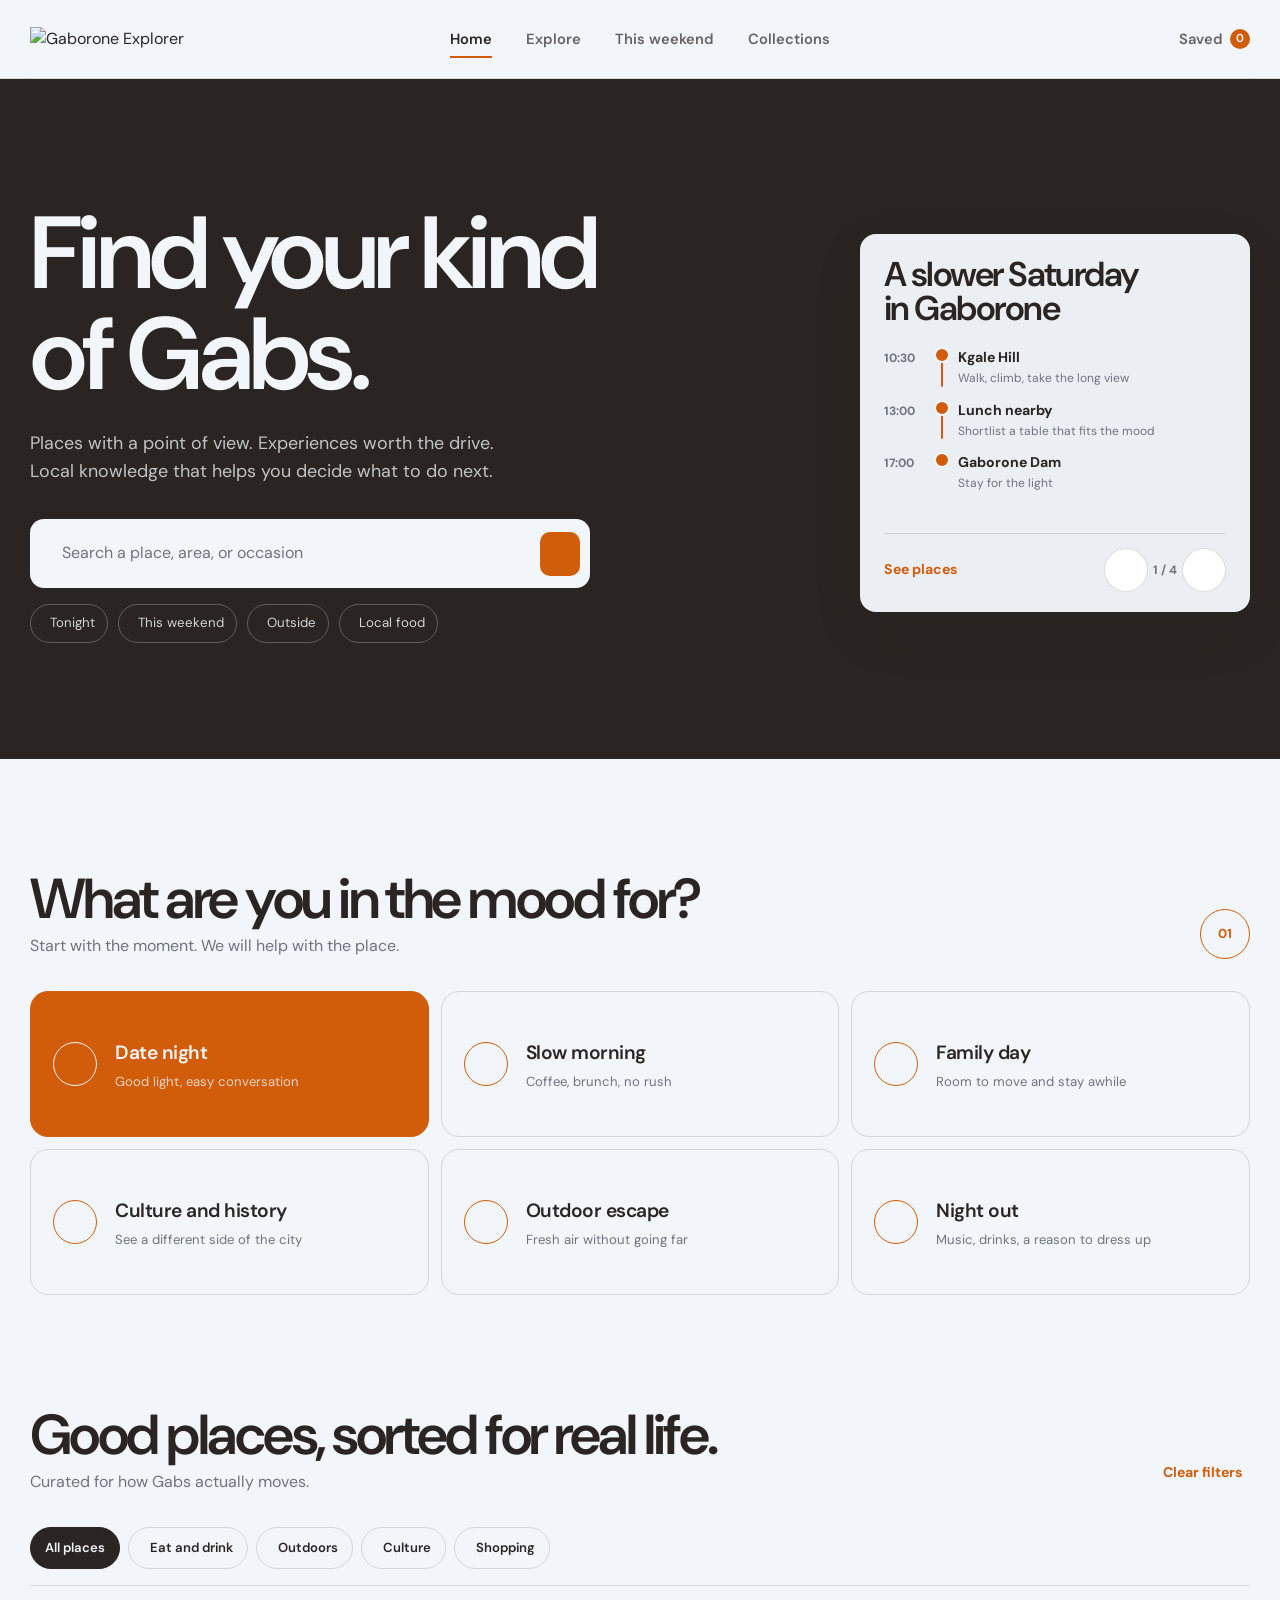
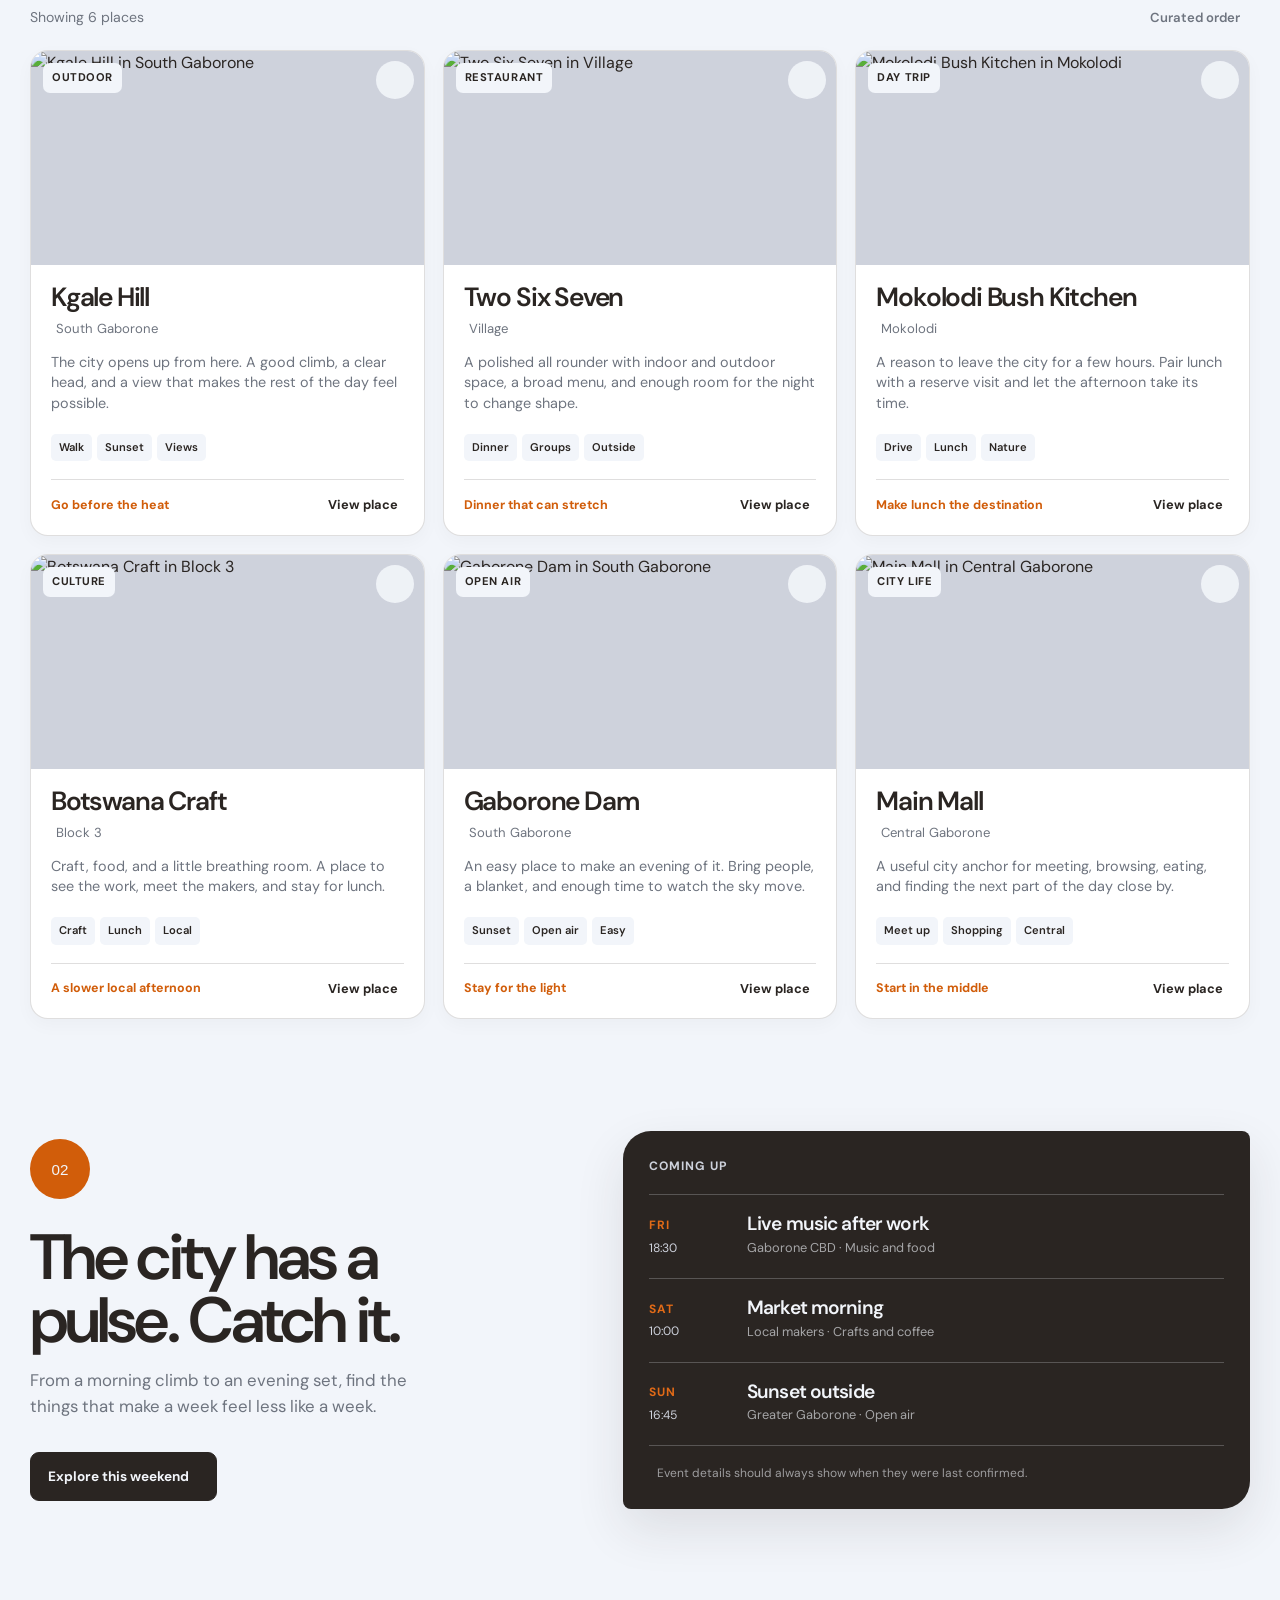
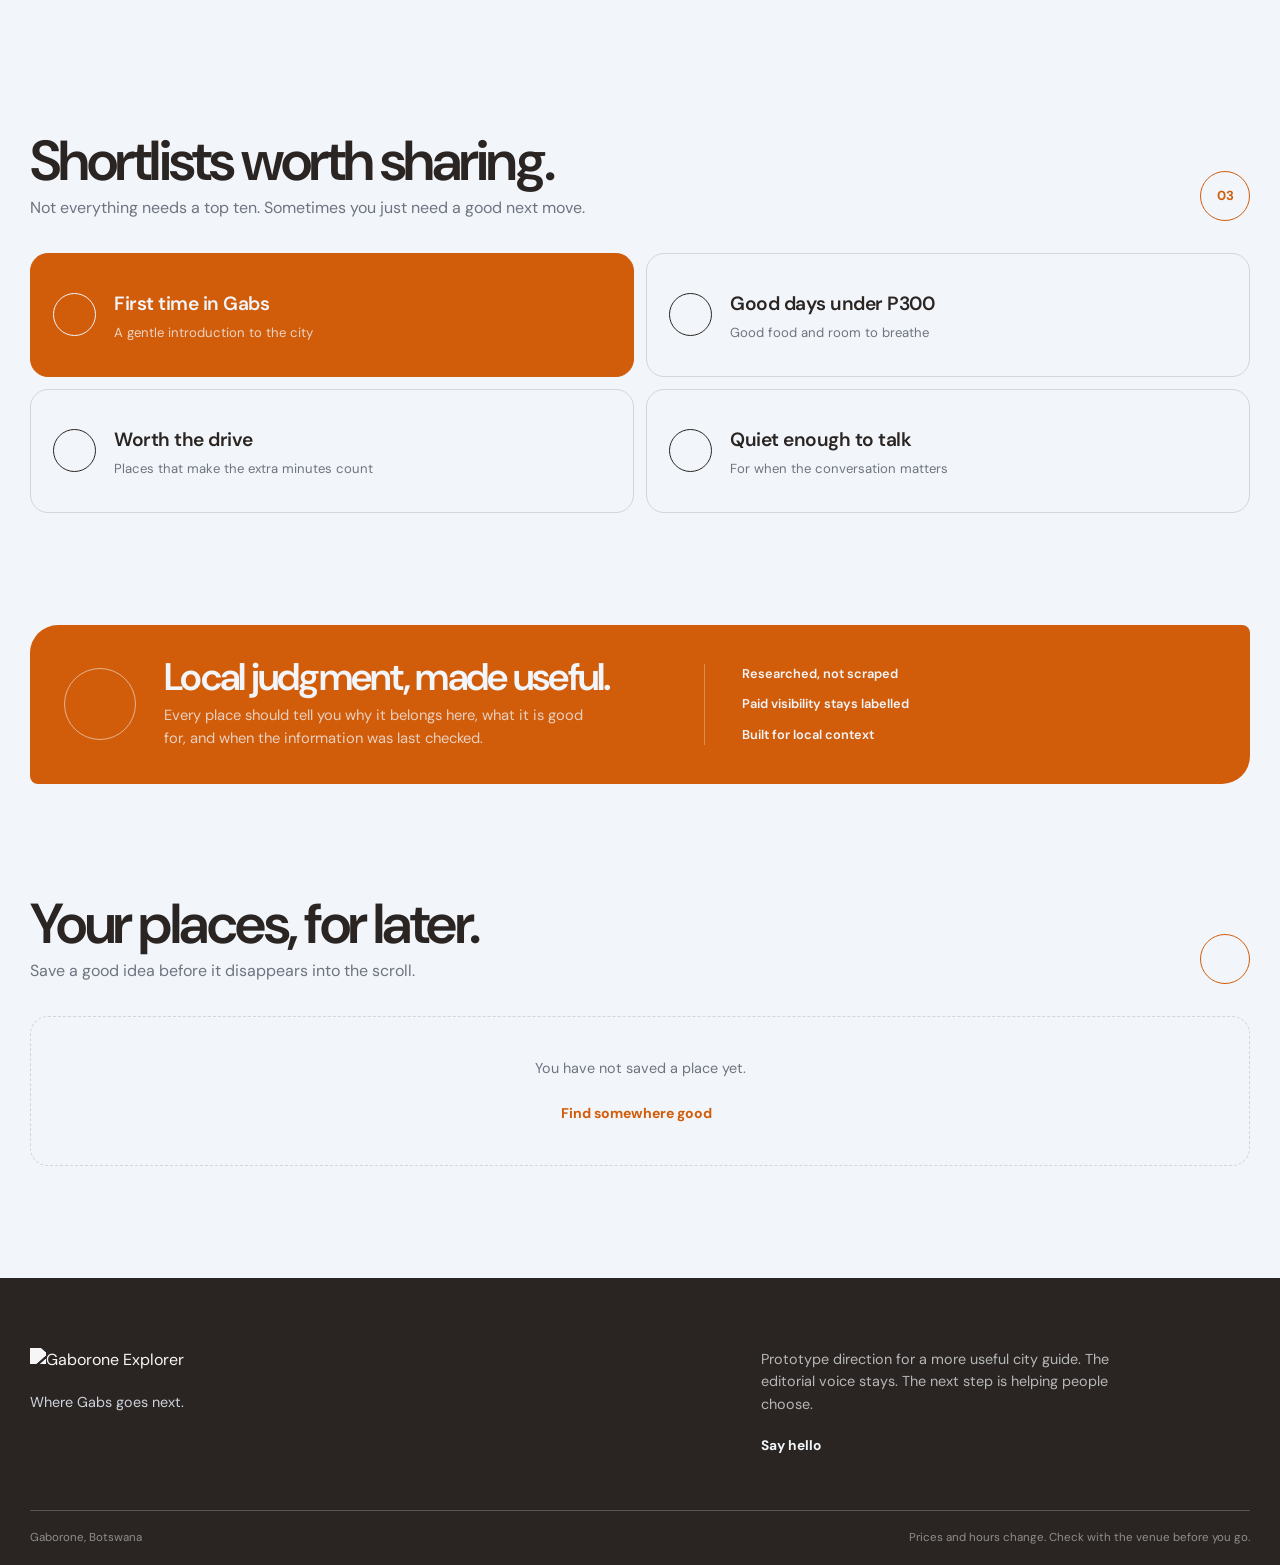
==== commit c577d76c: "Add rotating Gaborone day ideas to hero" ====
--- a/index.html
+++ b/index.html
@@ -77,25 +77,34 @@
 
           <div class="hero-stage" aria-label="A sample Gaborone day">
             <div class="hero-route-card">
-              <h2>A slower Saturday in Gaborone</h2>
-              <div class="route-list">
-                <div class="route-stop">
-                  <span class="route-time">10:30</span>
-                  <span class="route-line"></span>
-                  <span><strong>Kgale Hill</strong><small>Walk, climb, take the long view</small></span>
-                </div>
-                <div class="route-stop">
-                  <span class="route-time">13:00</span>
-                  <span class="route-line"></span>
-                  <span><strong>Lunch nearby</strong><small>Shortlist a table that fits the mood</small></span>
-                </div>
-                <div class="route-stop">
-                  <span class="route-time">17:00</span>
-                  <span class="route-line"></span>
-                  <span><strong>Gaborone Dam</strong><small>Stay for the light</small></span>
+              <div class="route-card-content" id="hero-route-content">
+                <h2>A slower Saturday in Gaborone</h2>
+                <div class="route-list">
+                  <div class="route-stop">
+                    <span class="route-time">10:30</span>
+                    <span class="route-line"></span>
+                    <span><strong>Kgale Hill</strong><small>Walk, climb, take the long view</small></span>
+                  </div>
+                  <div class="route-stop">
+                    <span class="route-time">13:00</span>
+                    <span class="route-line"></span>
+                    <span><strong>Lunch nearby</strong><small>Shortlist a table that fits the mood</small></span>
+                  </div>
+                  <div class="route-stop">
+                    <span class="route-time">17:00</span>
+                    <span class="route-line"></span>
+                    <span><strong>Gaborone Dam</strong><small>Stay for the light</small></span>
+                  </div>
                 </div>
               </div>
-              <button class="text-button" type="button" data-scroll="#collections">See the route idea <i class="ph ph-arrow-right" aria-hidden="true"></i></button>
+              <div class="route-card-footer">
+                <a class="text-button" href="explore.html">See places <i class="ph ph-arrow-right" aria-hidden="true"></i></a>
+                <div class="route-cycle-controls" aria-label="Choose a day idea">
+                  <button class="route-cycle-button" type="button" data-route-previous aria-label="Show the previous day idea"><i class="ph ph-arrow-left" aria-hidden="true"></i></button>
+                  <span id="route-cycle-count" aria-live="off">1 / 4</span>
+                  <button class="route-cycle-button" type="button" data-route-next aria-label="Show the next day idea"><i class="ph ph-arrow-right" aria-hidden="true"></i></button>
+                </div>
+              </div>
             </div>
           </div>
         </div>
--- a/styles.css
+++ b/styles.css
@@ -235,6 +235,8 @@
 
 .menu-toggle {
   display: none;
+  min-width: 44px;
+  min-height: 44px;
   width: 44px;
   height: 44px;
   padding: 0;
@@ -401,6 +403,16 @@
   box-shadow: var(--shadow);
 }
 
+.route-card-content {
+  min-height: 257px;
+  transition: opacity 180ms ease, transform 180ms ease;
+}
+
+.route-card-content.is-changing {
+  opacity: 0;
+  transform: translateY(8px);
+}
+
 .route-card-topline,
 .event-board-header {
   display: flex;
@@ -426,9 +438,9 @@
 
 .route-stop {
   display: grid;
-  grid-template-columns: 42px 8px 1fr;
+  grid-template-columns: 42px 16px 1fr;
   align-items: start;
-  gap: 9px;
+  gap: 8px;
 }
 
 .route-time {
@@ -440,23 +452,25 @@
 
 .route-line {
   position: relative;
-  width: 5px;
+  width: 2px;
   height: 100%;
   min-height: 38px;
+  justify-self: center;
   background: var(--red);
-  border-radius: 4px;
+  border-radius: 99px;
 }
 
 .route-line::before {
   position: absolute;
-  top: 1px;
-  left: -3px;
-  width: 11px;
-  height: 11px;
+  top: 0;
+  left: 50%;
+  width: 12px;
+  height: 12px;
   background: var(--red);
-  border: 3px solid var(--paper);
+  border: 2px solid var(--paper);
   border-radius: 50%;
   content: "";
+  transform: translateX(-50%);
 }
 
 .route-stop:last-child .route-line {
@@ -497,8 +511,46 @@
   color: var(--red-bright);
 }
 
-.hero-route-card .text-button {
-  margin-top: 22px;
+.route-card-footer {
+  display: flex;
+  min-height: 44px;
+  justify-content: space-between;
+  align-items: center;
+  gap: 14px;
+  margin-top: 18px;
+  padding-top: 14px;
+  border-top: 1px solid var(--line);
+}
+
+.route-cycle-controls {
+  display: inline-flex;
+  align-items: center;
+  gap: 5px;
+  color: var(--muted);
+  font-size: 0.76rem;
+  font-weight: 700;
+}
+
+.route-cycle-button {
+  display: grid;
+  min-width: 44px;
+  min-height: 44px;
+  width: 44px;
+  height: 44px;
+  padding: 0;
+  place-items: center;
+  color: var(--ink);
+  background: var(--white);
+  border: 1px solid var(--line);
+  border-radius: 50%;
+  font-size: 0.9rem;
+  cursor: pointer;
+}
+
+.route-cycle-button:hover {
+  color: var(--paper);
+  background: var(--ink);
+  border-color: var(--ink);
 }
 
 .section-space {
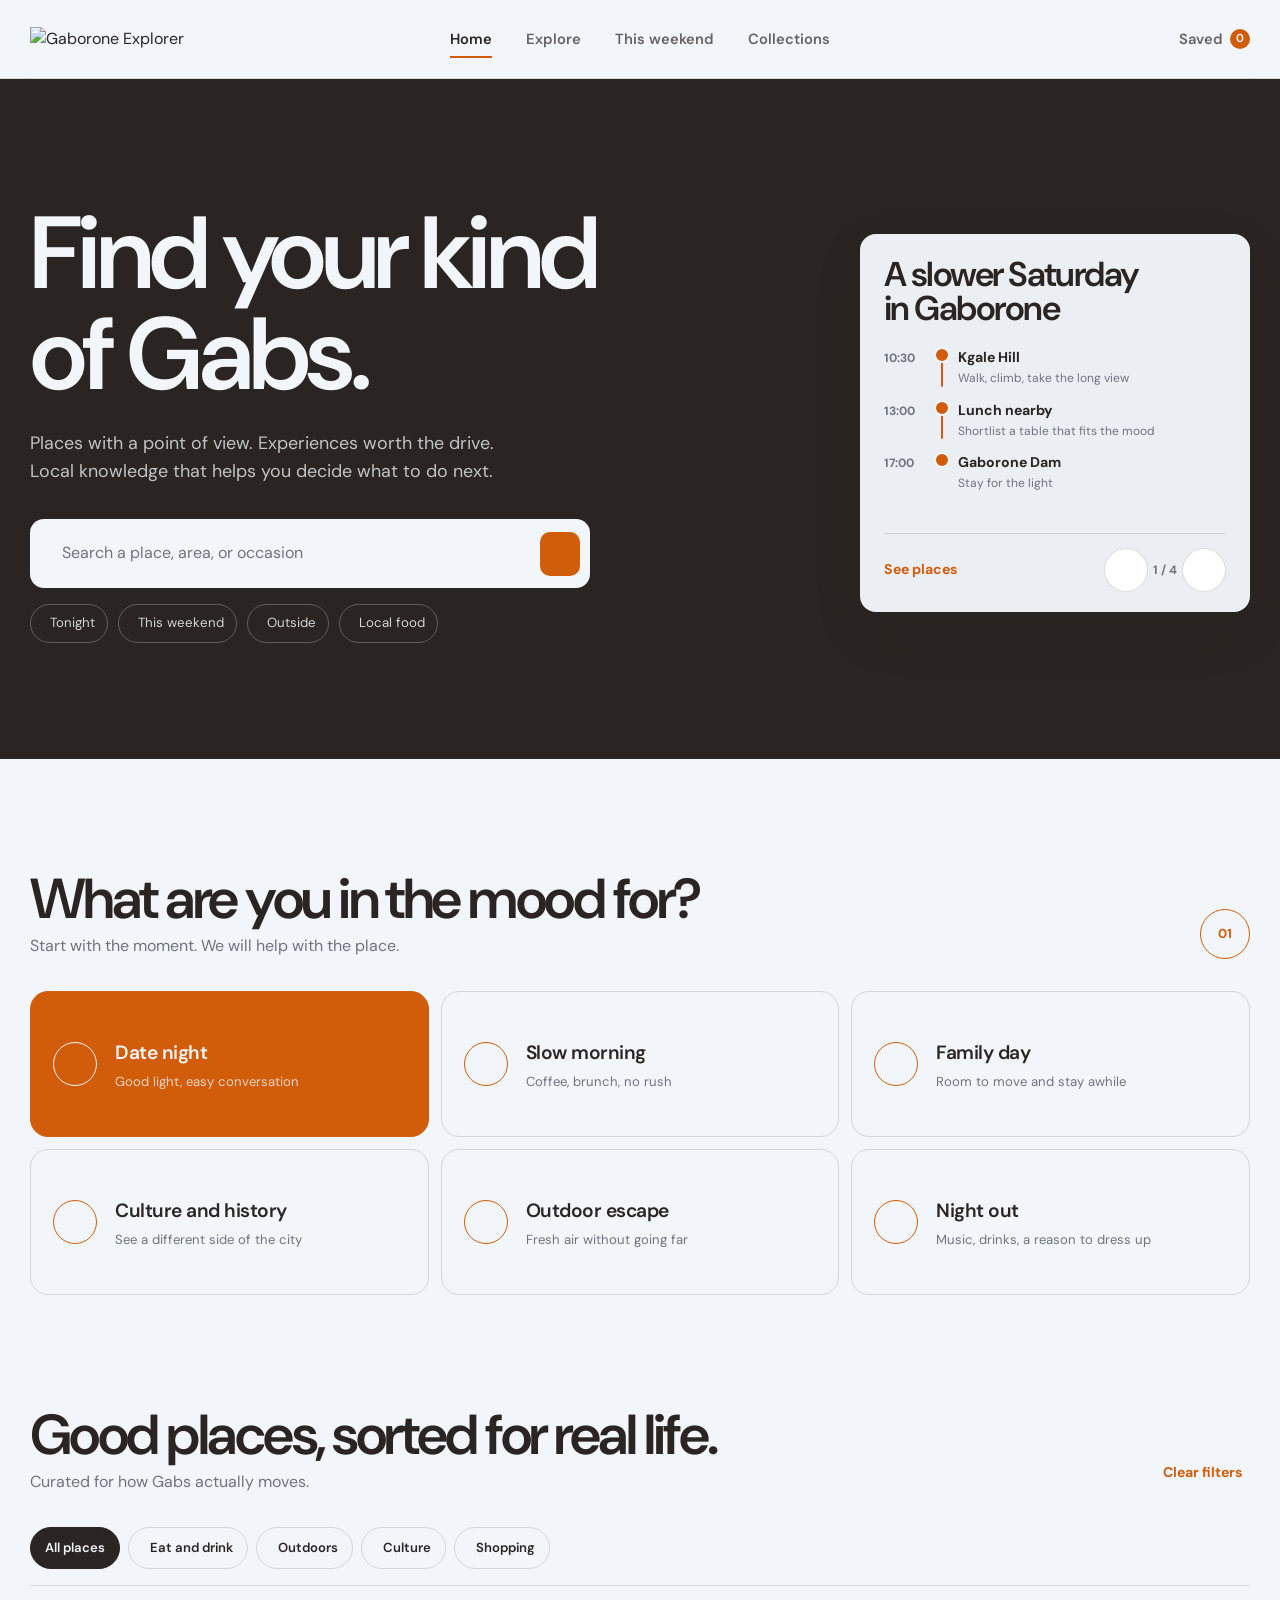
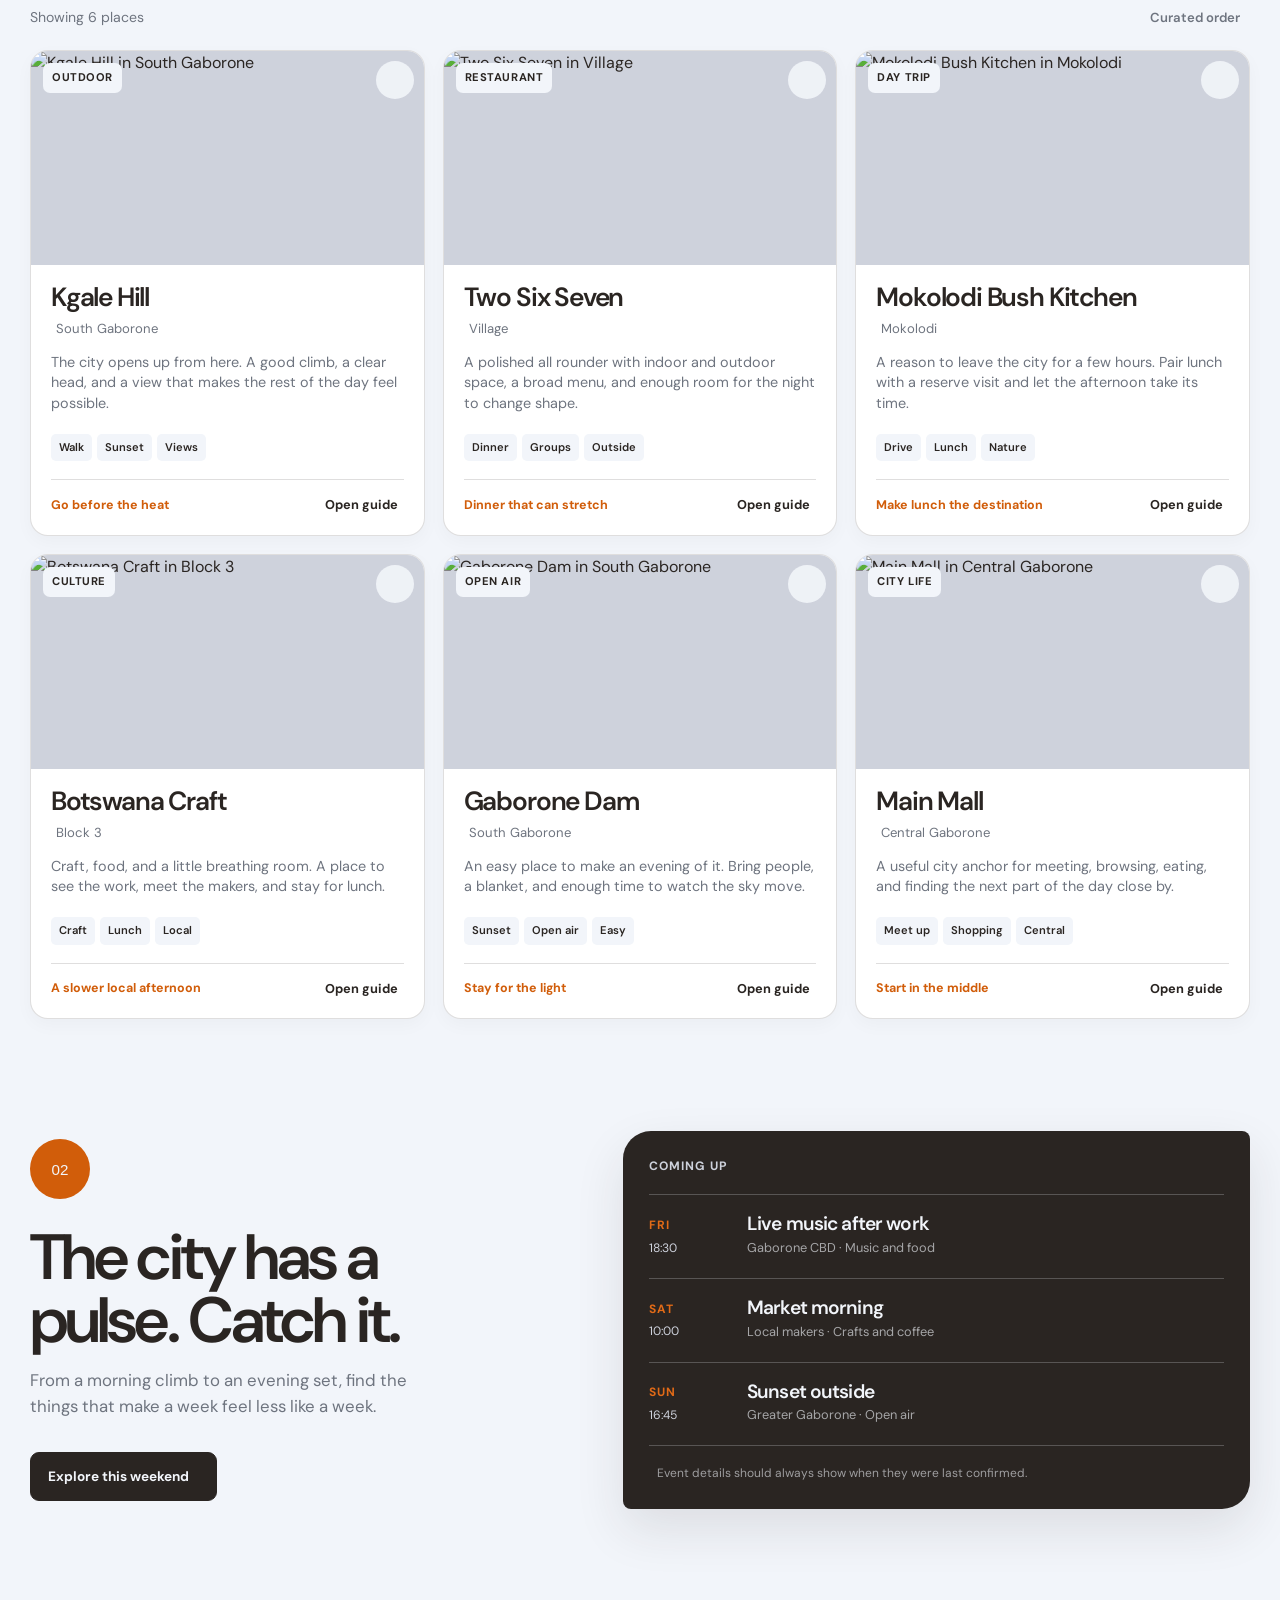
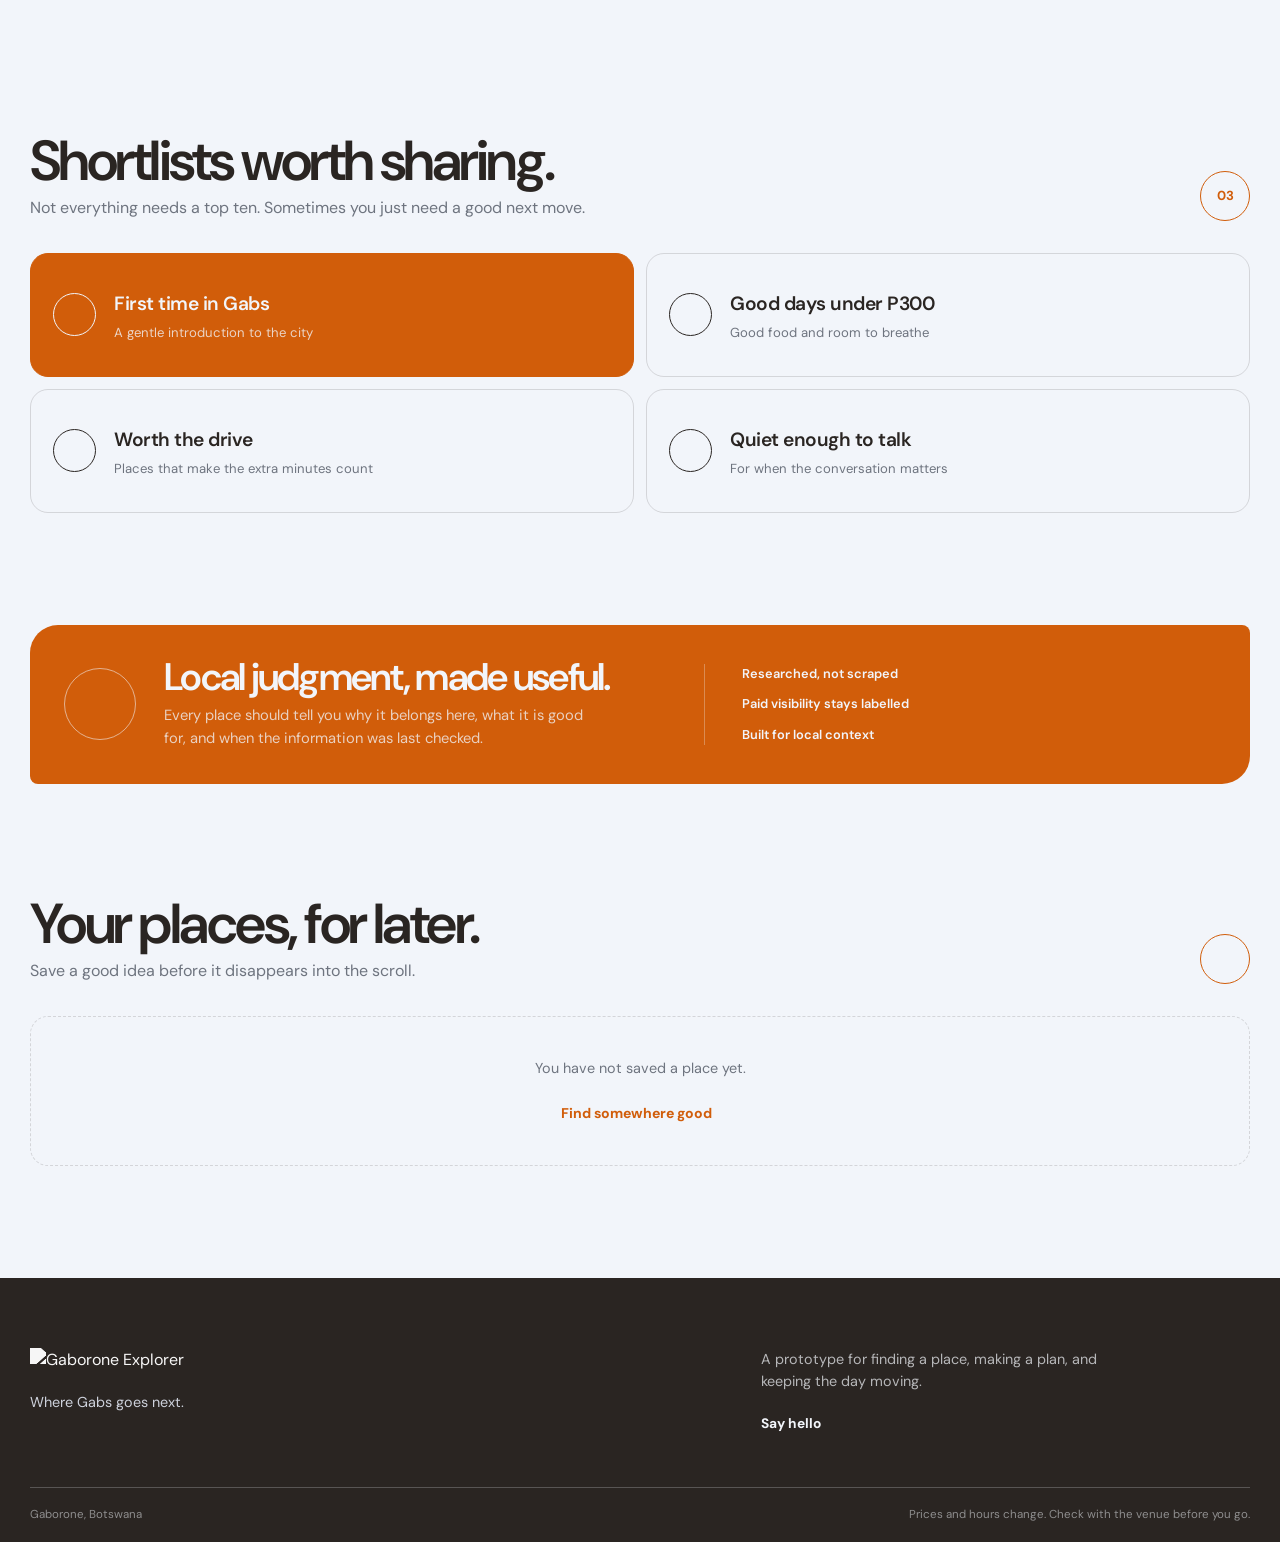
==== commit 85c7bc69: "Refine mobile controls and explore rhythm" ====
--- a/index.html
+++ b/index.html
@@ -42,7 +42,6 @@
       </div>
 
       <nav class="mobile-nav container" id="mobile-nav" aria-label="Mobile navigation" hidden>
-        <button class="mobile-nav-close" type="button" aria-label="Close menu"><i class="ph ph-x" aria-hidden="true"></i></button>
         <a href="#top">Home</a>
         <a href="explore.html">Explore</a>
         <a href="#weekend">This weekend</a>
@@ -278,7 +277,7 @@
           <p>Where Gabs goes next.</p>
         </div>
         <div class="footer-note">
-          <p>Prototype direction for a more useful city guide. The editorial voice stays. The next step is helping people choose.</p>
+          <p>A prototype for finding a place, making a plan, and keeping the day moving.</p>
           <a href="mailto:hello@gaboroneexplorer.com">Say hello <i class="ph ph-arrow-up-right" aria-hidden="true"></i></a>
         </div>
       </div>
@@ -289,7 +288,7 @@
     </footer>
 
     <div class="toast" id="toast" role="status"></div>
-    <script src="data.js"></script>
-    <script src="app.js"></script>
+    <script src="data.js?v=ui-2"></script>
+    <script src="app.js?v=ui-2"></script>
   </body>
 </html>
--- a/styles.css
+++ b/styles.css
@@ -17,6 +17,7 @@
   --line: rgba(42, 37, 34, 0.15);
   --line-light: rgba(242, 245, 250, 0.23);
   --shadow: 0 20px 50px rgba(42, 37, 34, 0.11);
+  --toast-duration: 2600ms;
   --radius-sm: 10px;
   --radius-md: 18px;
   --radius-lg: 28px;
@@ -240,10 +241,17 @@
   width: 44px;
   height: 44px;
   padding: 0;
+  place-items: center;
   color: var(--ink);
   background: transparent;
   border: 1px solid var(--line);
   border-radius: 50%;
+  line-height: 1;
+}
+
+.menu-toggle i {
+  display: block;
+  line-height: 1;
 }
 
 .mobile-nav {
@@ -256,10 +264,6 @@
   padding: 10px 0;
   border-top: 1px solid var(--line);
   font-weight: 600;
-}
-
-.mobile-nav-close {
-  display: none;
 }
 
 .hero {
@@ -1237,9 +1241,37 @@
 }
 
 .explore-intro {
+  position: relative;
+  overflow: hidden;
   padding: 92px 0 72px;
   color: var(--paper);
-  background: var(--ink);
+  background-color: var(--ink);
+  background-image: url("https://images.squarespace-cdn.com/content/v1/69b45542bd0c603556c11416/d92d9e58-e570-469c-9d0c-f27b1f840abd/Gaborone+Explorer+Title+photo+view+over+city+from+Kgale+Hill+Botswana.jpeg?format=1500w");
+  background-position: center 46%;
+  background-size: cover;
+  isolation: isolate;
+}
+
+.explore-intro::before {
+  position: absolute;
+  z-index: -1;
+  inset: 0;
+  background:
+    linear-gradient(90deg, rgba(42, 37, 34, 0.8) 0%, rgba(42, 37, 34, 0.66) 43%, rgba(42, 37, 34, 0.22) 100%),
+    linear-gradient(0deg, rgba(209, 93, 10, 0.13), transparent 55%);
+  content: "";
+}
+
+.explore-intro .container {
+  position: relative;
+}
+
+.explore-intro .back-link {
+  color: var(--paper);
+}
+
+.explore-intro .back-link:hover {
+  color: var(--paper);
 }
 
 .explore-intro h1 {
@@ -1299,12 +1331,12 @@
 .explore-results-head {
   display: flex;
   justify-content: space-between;
-  align-items: flex-start;
+  align-items: center;
   gap: 18px;
 }
 
 .control-heading {
-  margin-bottom: 26px;
+  margin-bottom: 22px;
 }
 
 .control-heading h2 {
@@ -1312,13 +1344,16 @@
   font-size: 1.6rem;
 }
 
-.explore-controls label,
-.moment-fieldset legend {
+.explore-controls label {
   display: block;
-  margin: 21px 0 8px;
+  margin: 24px 0 8px;
   color: var(--ink);
   font-size: 0.78rem;
   font-weight: 700;
+}
+
+.control-heading + label {
+  margin-top: 0;
 }
 
 .explore-controls input,
@@ -1360,9 +1395,18 @@
 }
 
 .moment-fieldset {
-  margin: 0;
+  margin: 24px 0 0;
   padding: 0;
   border: 0;
+}
+
+.moment-fieldset legend {
+  display: block;
+  margin: 0 0 8px;
+  padding: 0;
+  color: var(--ink);
+  font-size: 0.78rem;
+  font-weight: 700;
 }
 
 .moment-chips {
@@ -1434,15 +1478,29 @@
   background: var(--paper);
 }
 
+#profile-root {
+  min-height: 0;
+  padding: 0;
+  text-align: initial;
+}
+
 .profile-hero {
   position: relative;
-  min-height: 590px;
+  min-height: 620px;
   overflow: hidden;
   color: var(--paper);
   background-color: var(--ink);
-  background-position: center;
-  background-size: cover;
+  background: var(--ink);
   isolation: isolate;
+}
+
+.profile-hero-image {
+  position: absolute;
+  z-index: -2;
+  inset: 0;
+  width: 100%;
+  height: 100%;
+  object-fit: cover;
 }
 
 .profile-hero::before {
@@ -1450,39 +1508,47 @@
   z-index: -1;
   inset: 0;
   pointer-events: none;
-  background: linear-gradient(90deg, rgba(42, 37, 34, 0.89), rgba(42, 37, 34, 0.66) 46%, rgba(42, 37, 34, 0.31));
+  background:
+    linear-gradient(90deg, rgba(42, 37, 34, 0.94) 0%, rgba(42, 37, 34, 0.81) 47%, rgba(42, 37, 34, 0.34) 100%),
+    linear-gradient(0deg, rgba(42, 37, 34, 0.42), transparent 48%);
   content: "";
 }
 
 .profile-hero-inner {
   display: flex;
-  min-height: 590px;
+  min-height: 620px;
   padding-top: 38px;
   padding-bottom: 60px;
   flex-direction: column;
 }
 
 .profile-hero-content {
-  max-width: 720px;
+  max-width: 760px;
   margin-top: auto;
 }
 
 .profile-type {
-  margin: 18px 0 0;
+  display: flex;
+  max-width: 670px;
+  align-items: center;
+  flex-wrap: wrap;
+  gap: 8px;
+  margin: 20px 0 0;
   color: rgba(242, 245, 250, 0.78);
-  font-size: clamp(1.05rem, 1.7vw, 1.25rem);
-  font-weight: 700;
+  font-size: clamp(0.96rem, 1.5vw, 1.12rem);
+  font-weight: 600;
+  line-height: 1.4;
 }
 
 .profile-type span {
-  padding-inline: 4px;
+  padding: 0;
   color: var(--red-bright);
 }
 
 .profile-hero h1 {
   margin: 0;
-  font-size: clamp(4rem, 9vw, 8rem);
-  line-height: 0.94;
+  font-size: clamp(4rem, 7.4vw, 6.9rem);
+  line-height: 0.9;
 }
 
 .profile-actions {
@@ -1513,6 +1579,16 @@
   border: 1px solid var(--red);
 }
 
+.profile-save[aria-pressed="true"] {
+  color: var(--ink);
+  background: var(--paper);
+  border-color: var(--paper);
+}
+
+.profile-save[aria-pressed="true"] i {
+  color: var(--red);
+}
+
 .profile-directions {
   color: var(--paper);
   background: rgba(42, 37, 34, 0.22);
@@ -1526,15 +1602,15 @@
 
 .profile-layout {
   display: grid;
-  padding-top: 78px;
-  padding-bottom: 96px;
-  grid-template-columns: minmax(0, 1.25fr) minmax(280px, 0.7fr);
+  padding-top: 88px;
+  padding-bottom: 112px;
+  grid-template-columns: minmax(0, 1.32fr) minmax(292px, 0.68fr);
   align-items: start;
   gap: clamp(48px, 9vw, 132px);
 }
 
 .profile-verdict {
-  max-width: 760px;
+  max-width: 790px;
   margin: 0;
   color: var(--ink);
   font-family: "Cal Sans", sans-serif;
@@ -1545,19 +1621,23 @@
 .profile-facts {
   display: grid;
   margin-top: 54px;
-  border-top: 1px solid var(--line);
+  overflow: hidden;
+  background: var(--line);
+  border: 1px solid var(--line);
+  border-radius: var(--radius-sm) var(--radius-sm) 2px var(--radius-sm);
   grid-template-columns: repeat(2, minmax(0, 1fr));
+  gap: 1px;
 }
 
 .profile-facts > div {
-  min-height: 140px;
-  padding: 22px 20px 22px 0;
-  border-bottom: 1px solid var(--line);
+  min-height: 152px;
+  padding: 24px;
+  background: var(--white);
 }
 
 .profile-facts > div:nth-child(even) {
-  padding-left: 20px;
-  border-left: 1px solid var(--line);
+  padding-left: 24px;
+  border-left: 0;
 }
 
 .profile-facts i {
@@ -1604,10 +1684,11 @@
 }
 
 .profile-plan {
-  padding: 28px;
-  color: var(--paper);
-  background: var(--ink);
-  border-radius: var(--radius-md);
+  padding: 30px;
+  color: var(--paper);
+  background: var(--red);
+  border-radius: var(--radius-md) 8px var(--radius-md) 8px;
+  box-shadow: 0 18px 34px rgba(209, 93, 10, 0.19);
 }
 
 .profile-plan h2 {
@@ -1617,7 +1698,7 @@
 
 .profile-plan > p {
   margin: 0;
-  color: rgba(242, 245, 250, 0.7);
+  color: rgba(242, 245, 250, 0.86);
   line-height: 1.5;
 }
 
@@ -1637,7 +1718,7 @@
 }
 
 .profile-plan b {
-  color: var(--red-bright);
+  color: var(--paper);
   font-size: 0.78rem;
 }
 
@@ -1652,7 +1733,7 @@
   color: var(--ink);
   background: var(--white);
   border: 1px solid var(--line);
-  border-radius: var(--radius-sm);
+  border-radius: var(--radius-sm) var(--radius-sm) 2px var(--radius-sm);
   grid-template-columns: auto 1fr auto;
   align-items: center;
   gap: 12px;
@@ -1691,11 +1772,31 @@
 
 .nearby-card {
   position: relative;
+  z-index: 0;
   min-height: 178px;
   padding: 22px;
   color: var(--paper);
-  background: var(--red);
+  overflow: hidden;
+  background: var(--ink);
   border-radius: var(--radius-md) 8px var(--radius-md) 8px;
+  isolation: isolate;
+}
+
+.nearby-card::before {
+  position: absolute;
+  z-index: -1;
+  inset: 0;
+  background: linear-gradient(120deg, rgba(42, 37, 34, 0.91) 0%, rgba(42, 37, 34, 0.58) 72%, rgba(209, 93, 10, 0.4) 100%);
+  content: "";
+}
+
+.nearby-card-image {
+  position: absolute;
+  z-index: -2;
+  inset: 0;
+  width: 100%;
+  height: 100%;
+  object-fit: cover;
 }
 
 .nearby-card:hover {
@@ -1794,19 +1895,6 @@
     display: block;
   }
 
-  .mobile-nav-close {
-    display: grid;
-    width: 44px;
-    height: 44px;
-    margin: 0 0 6px auto;
-    place-items: center;
-    color: var(--ink);
-    background: var(--paper);
-    border: 1px solid var(--line);
-    border-radius: 50%;
-    font-size: 1.15rem;
-  }
-
   .hero-inner {
     grid-template-columns: 1fr;
     min-height: auto;
@@ -1887,6 +1975,10 @@
     background-position: 58% center;
   }
 
+  .profile-hero-image {
+    object-position: 58% center;
+  }
+
   .profile-hero::before {
     background: linear-gradient(90deg, rgba(42, 37, 34, 0.9), rgba(42, 37, 34, 0.64));
   }
@@ -1897,7 +1989,7 @@
   }
 
   .profile-hero h1 {
-    font-size: clamp(3.8rem, 17vw, 5.5rem);
+    font-size: clamp(3.7rem, 16vw, 5.2rem);
   }
 
   .profile-layout {
@@ -1914,7 +2006,7 @@
   .profile-facts > div,
   .profile-facts > div:nth-child(even) {
     min-height: 0;
-    padding: 18px 0;
+    padding: 20px;
     border-left: 0;
   }
 
